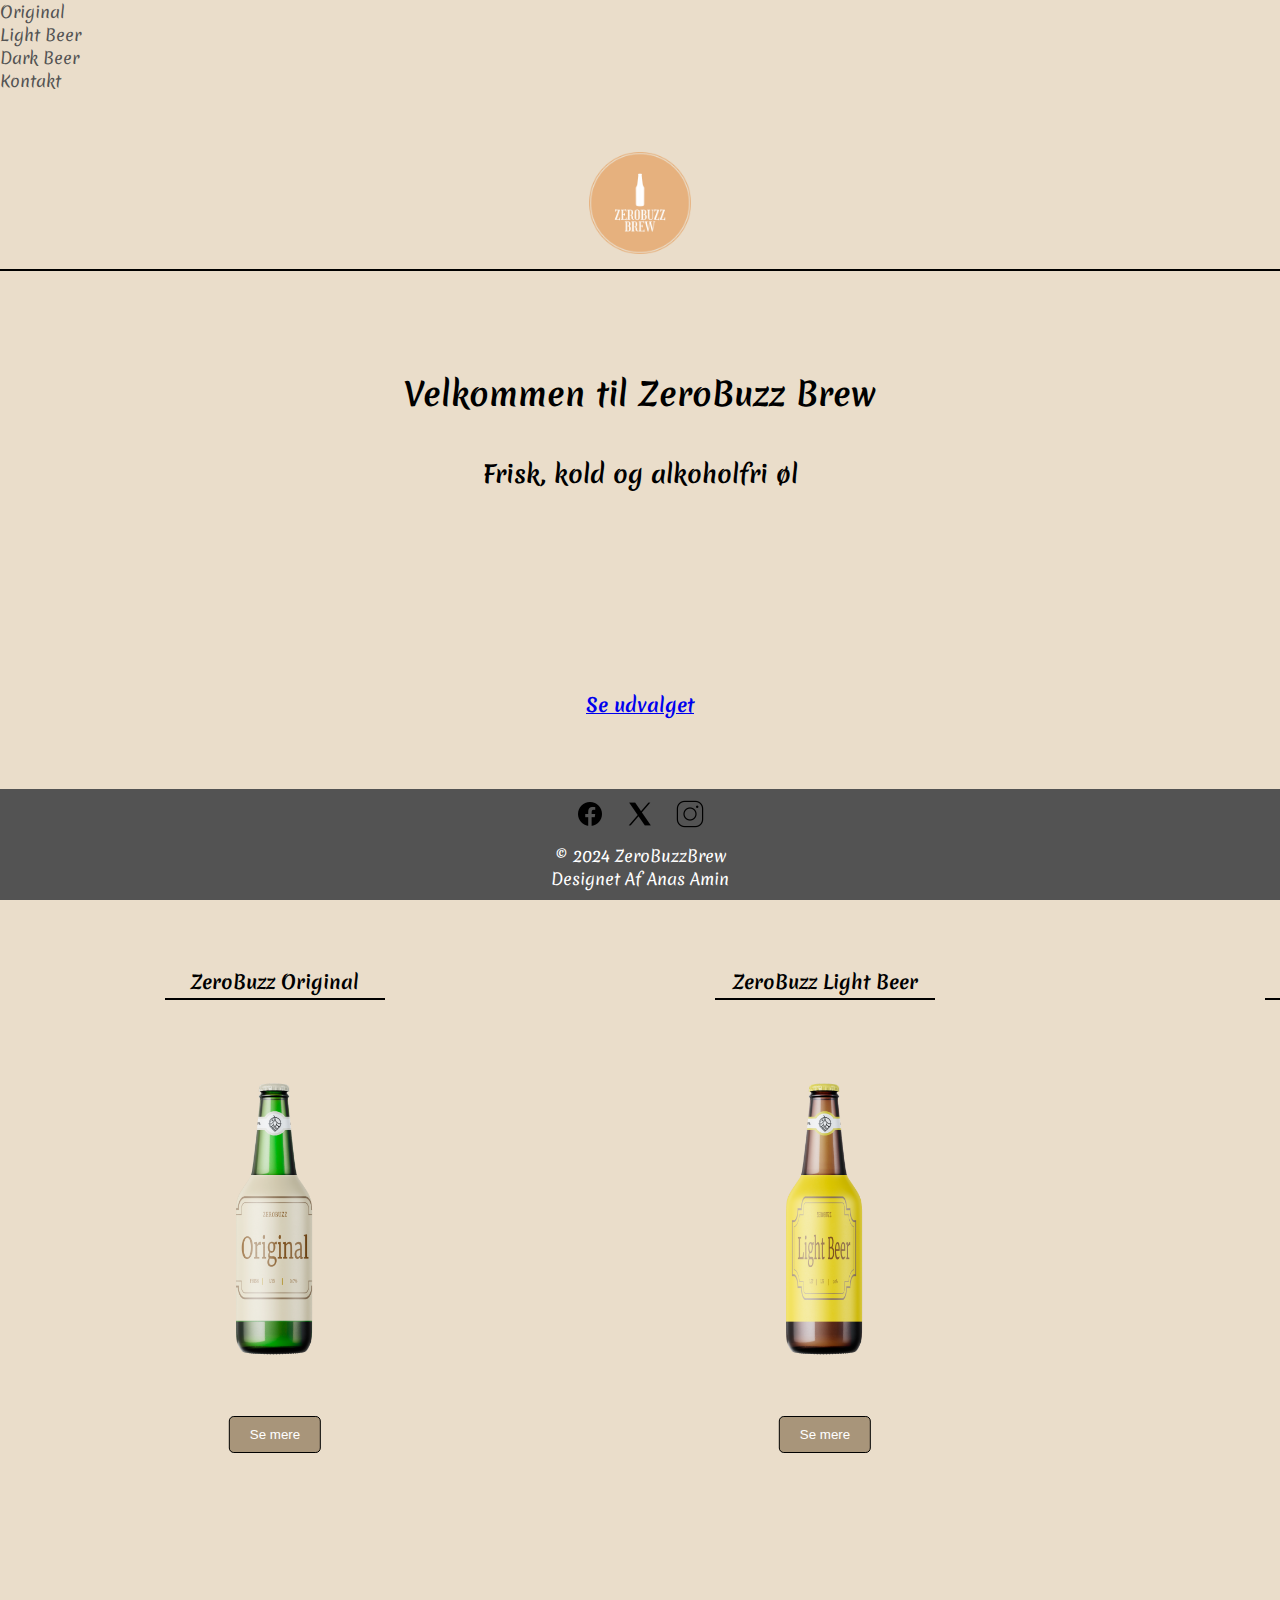
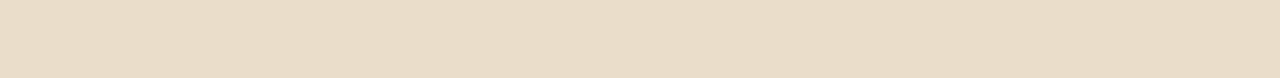
==== index.html @ a8451543 "forside" ====
<!DOCTYPE html>
<html lang="da">
<head>
    <meta charset="UTF-8">
    <meta name="viewport" content="width=device-width, initial-scale=1.0">
    <title>Projektnavn</title>
    <link rel="stylesheet" href="styles.css">
    <!-- Tilføj linket til Google Fonts -->
    <link rel="stylesheet" href="https://fonts.googleapis.com/css?family=Merienda">
    <style>
        /* Tilføj din CSS her */
    </style>
</head>

<div class="off-screen-menu"></div>
<ul>
    <li>Original</li>
    <li>Light Beer</li>
    <li>Dark Beer</li>
    <li>Kontakt</li>
</ul>
<nav>
    <div class="ham-menu">
        <span></span>
        <span></span>
        <span></span>
    </div>
</nav>
<body>
    <header>
        <img src="images/logo2.png" alt="Logo" class="logo">
    </header>
    <h1>Velkommen til ZeroBuzz Brew</h1>
    <h2>Frisk, kold og alkoholfri øl</h2>
    <h3><a href="#gallery" onclick="smoothScroll('#gallery')">Se udvalget</a></h3>
    <div class="gallery" id="gallery">
        <div class="item">
            <h3>ZeroBuzz Original</h3>
            <a href="images/Original.png" target="_blank">
                <img src="images/Original.png" alt="Image 1">
            </a>
            <button>Se mere</button>
        </div>
        <div class="item">
            <h3>ZeroBuzz Light Beer</h3>
            <a href="images/Light.png" target="_blank">
                <img src="images/Light.png" alt="Image 2">
            </a>
            <button>Se mere</button>
        </div>
        <div class="item">
            <h3>ZeroBuzz Dark Beer</h3>
            <a href="images/Dark.png" target="_blank">
                <img src="images/Dark.png" alt="Image 3">
            </a>
            <button>Se mere</button>
        </div>
    </div>
    <!-- Resten af dit indhold her -->
    <footer>
        <div class="social-media">
            <a href="#"><img src="images/facebook-logo.png" alt="Facebook"></a>
            <a href="#"><img src="images/x-logo.png" alt="Twitter"></a>
            <a href="#"><img src="images/instagram-logo.png" alt="Instagram"></a>
        </div>
        <p>&copy; 2024 ZeroBuzzBrew <br>Designet Af Anas Amin</p>
    </footer>
    

    <script src="scripts.js"></script>
</body>
</html>
---- styles.css ----
/* Generelle stilarter */
* {
    margin: 0;
    padding: 0;
    box-sizing: border-box;
}

/* off-screen-menu */
.off-screen-menu {
    background-color: black;
    height: 100vh;
    width: 100%;
    max-width: 450px;
    position: fixed;
    top: 0;
    right: -450px;
    display: flex;
    flex-direction: column;
    justify-content: center;
    align-items: center;
    text-align: center;
    font-size: 3rem;
    transition: .3s ease;
}

.off-screen-menu.active{
    right: 0;
}

body {
    font-family: 'Merienda', sans-serif;
    font-size: 16px;
    color: #535353;
    background-color: #EADDCA;
    padding-bottom: 200px; /* Tilføj mere whitespace mellem footer og body */
}

header {
    background-color: #EADDCA;
    color: #fff;
    padding: 10px 0;
    text-align: center;
    border-bottom: 2px solid black; /* Tilføj en streg under headeren */
}

.container {
    width: 90%;
    max-width: 1200px;
    margin: 0 auto;
    position: relative;
}

nav {
    display: flex;
    justify-content: center;
    align-items: center;
}

.ham-menu {
    height: 50px;
    width: 50px;
    margin-left: auto;
    position: relative;
}
.ham-menu span
nav ul {
    list-style: none;
    display: flex;
    margin: 0;
    padding: 0;
}

nav ul li {
    margin: 0 15px;
}

nav ul li a {
    text-decoration: none;
    color: inherit;
}

/* CSS-stilarter */
.logo {
    max-width: 8%; /* Sørg for, at logoet aldrig overstiger containerens bredde */
    height: auto; /* Skaleres proportionelt */
}

h1 {
    text-align: center;
    margin-top: 100px; /* Tilføj margin øverst for at skubbe overskriften ned */
    color: black;
}

h2 {
    text-align: center;
    margin-top: 40px; /* Tilføj mellemrum over underteksten */
    color: black;
}

h3 {
    text-align: center;
    margin-top: 200px; /* Tilføj mellemrum over underteksten */
    color: black;
}

footer {
    position: fixed;
    bottom: 0;
    left: 0;
    width: 100%;
    background-color: #535353; /* Juster farven efter behov */
    color: #fff; /* Juster tekstfargen efter behov */
    padding: 10px 0;
    text-align: center;
}

.product-image {
    display: block;
    margin: 20px auto; /* Juster margenen for at ændre placeringen */
    max-width: 50%; /* Begræns billedets maksimale bredde til containerens bredde */
    height: auto; /* Skaleres proportionelt */
}

.gallery {
    display: flex;
    justify-content: space-around;
    align-items: center;
    margin-top: 50px; /* Juster efter behov */
    margin-bottom: 50px; /* Tilføj margin til bunden */
}


.item {
    text-align: center;
    position: relative; /* Gør parent elementet relativt positioneret */
}

.item img {
    width: 550px; /* Juster størrelsen efter behov */
    height: auto;
    transition: transform 0.3s ease; /* Tilføj en glidende overgang til transform-egenskaben */
}

.item h3 {
    margin-bottom: 15px; /* Tilføj mellemrum mellem overskriften og stregen */
    position: relative;
}

.item h3::after {
    content: '';
    position: absolute;
    left: 50%; /* Placer stregerne midt under overskriften */
    transform: translateX(-50%);
    bottom: -5px; /* Juster stregens afstand fra overskriften */
    width: 40%; /* Juster stregens længde */
    height: 2px; /* Juster stregens tykkelse */
    background-color: black; /* Juster stregens farve */
}

.item:hover img {
    transform: scale(1.1); /* Skalér billedet lidt større på hover */
}

/* Tilpasning af knapper */
.item button {
    position: absolute; /* Gør knappen absolut positioneret inden i parent elementet */
    bottom: -25px; /* Afstand fra bunden af parent elementet */
    left: 50%; /* Centrer knappen vandret */
    transform: translateX(-50%); /* Juster knappen til centreret position */
    background-color: #A8957A; /*baggrundsfarve */
    color: white; /* Hvid tekstfarve */
    padding: 10px 20px; /* Lidt polstring for bedre udseende */
    border: 1px solid black; /* Tilføj en sort kantlinje */
    cursor: pointer; /* Cursor ændres til en hånd, når den flyttes over knappen */
    border-radius: 5px; /* Afrundede hjørner */
    transition: background-color 0.5s; /* Overgangseffekt for baggrundsfarveændring */
}

/* Ændrer baggrundsfarven, når der holdes over knappen */
.item button:hover {
    background-color: #535353; /* Lidt mørkere grøn */
}

.social-media {
    display: flex;
    justify-content: center;
    margin-bottom: 10px; /* Juster efter behov */
}

.social-media a {
    display: inline-block;
    margin: 0 10px; /* Juster mellemrummet mellem ikonerne */
}

.social-media img {
    width: 30px; /* Juster størrelsen efter behov */
    height: auto;
}

/* Tilføj lidt afstand mellem social media handles */
.social-media a + a {
    margin-left: 10px;
}
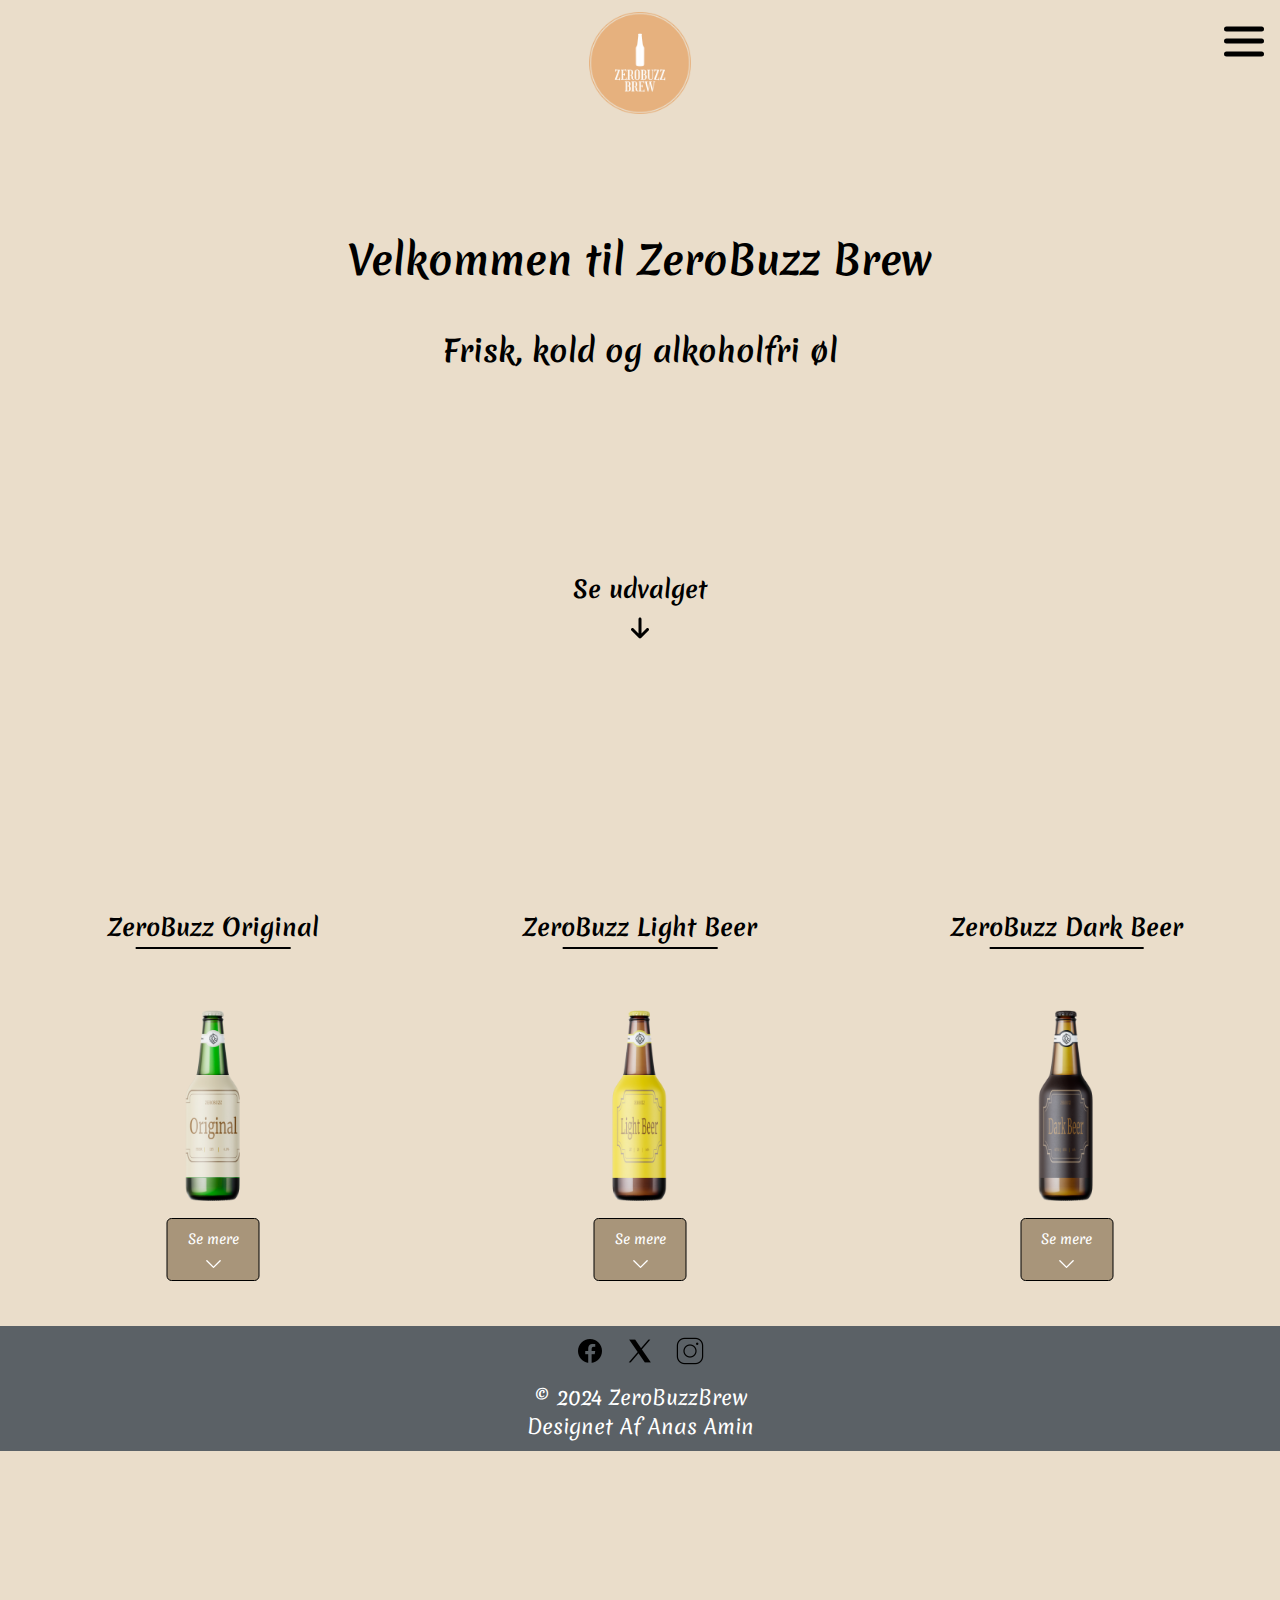
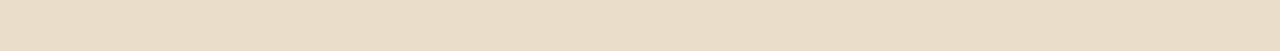
==== commit e98f715c: "d" ====
--- a/index.html
+++ b/index.html
@@ -3,57 +3,145 @@
 <head>
     <meta charset="UTF-8">
     <meta name="viewport" content="width=device-width, initial-scale=1.0">
-    <title>Projektnavn</title>
+    <title>ZeroBuzz Brew</title>
     <link rel="stylesheet" href="styles.css">
     <!-- Tilføj linket til Google Fonts -->
     <link rel="stylesheet" href="https://fonts.googleapis.com/css?family=Merienda">
     <style>
         /* Tilføj din CSS her */
+        * {
+            margin: 0;
+            padding: 0;
+            box-sizing: border-box;
+            font-family: 'Merienda', sans-serif;
+        }
+
+        body {
+            background-color: #EADDCA;
+            font-family: sans-serif;
+            color: #535353;
+            padding-bottom: 200px;
+        }
+
+        .item {
+            text-align: center;
+            position: relative; /* Gør parent elementet relativt positioneret */
+            margin: 20px; /* Lidt margen omkring hver vare */
+        }
+
+        .item img {
+            width: 100%; /* Tilpas billedets størrelse */
+            height: auto;
+        }
+
+        .item button {
+            display: flex;
+            flex-direction: column;
+            align-items: center;
+            justify-content: center;
+            background-color: #A8957A;
+            color: white;
+            padding: 10px 20px;
+            border: 1px solid black;
+            cursor: pointer;
+            border-radius: 5px;
+            margin-top: 10px;
+            transition: background-color 0.5s;
+        }
+
+        .item button:hover {
+            background-color: #535353;
+        }
+
+        .icon {
+            margin-top: 5px; /* Lidt mellemrum mellem teksten og ikonet */
+            width: 16px;
+            height: 16px;
+            fill: white;
+        }
+
+        .se-udvalget-icon {
+            display: block;
+            margin: 0 auto;
+            width: 24px;
+            height: 24px;
+            fill: #000000;
+            cursor: pointer;
+        }
+
+        .se-udvalget-link {
+            display: block;
+            text-align: center;
+            margin-top: 10px;
+        }
     </style>
 </head>
+<body>
+  <div class="off-screen-menu">
+    <ul>
+      <li><a href="#">Hjem</a></li>
+      <li><a href="#">Original</a></li>
+      <li><a href="#">Light Beer</a></li>
+      <li><a href="#">Dark Beer</a></li>
+      <li><a href="#">Kontakt</a></li>
+    </ul>
+  </div>
 
-<div class="off-screen-menu"></div>
-<ul>
-    <li>Original</li>
-    <li>Light Beer</li>
-    <li>Dark Beer</li>
-    <li>Kontakt</li>
-</ul>
-<nav>
+  <nav>
     <div class="ham-menu">
-        <span></span>
-        <span></span>
-        <span></span>
+      <span></span>
+      <span></span>
+      <span></span>
     </div>
-</nav>
+  </nav>
 <body>
     <header>
-        <img src="images/logo2.png" alt="Logo" class="logo">
+        <a href="#" class="logo-link">
+            <img src="images/logo2.png" alt="Logo" class="logo">
+        </a>
     </header>
+    
     <h1>Velkommen til ZeroBuzz Brew</h1>
     <h2>Frisk, kold og alkoholfri øl</h2>
     <h3><a href="#gallery" onclick="smoothScroll('#gallery')">Se udvalget</a></h3>
+    <a href="#gallery" class="se-udvalget-link" onclick="smoothScroll('#gallery')">
+        <svg class="se-udvalget-icon" xmlns="http://www.w3.org/2000/svg" viewBox="0 0 384 512">
+            <path d="M169.4 470.6c12.5 12.5 32.8 12.5 45.3 0l160-160c12.5-12.5 12.5-32.8 0-45.3s-32.8-12.5-45.3 0L224 370.8 224 64c0-17.7-14.3-32-32-32s-32 14.3-32 32l0 306.7L54.6 265.4c-12.5-12.5-32.8-12.5-45.3 0s-12.5 32.8 0 45.3l160 160z"/>
+        </svg>
+    </a>
     <div class="gallery" id="gallery">
         <div class="item">
             <h3>ZeroBuzz Original</h3>
             <a href="images/Original.png" target="_blank">
                 <img src="images/Original.png" alt="Image 1">
             </a>
-            <button>Se mere</button>
+            <button>Se mere
+                <svg class="icon" xmlns="http://www.w3.org/2000/svg" viewBox="0 0 24 24">
+                    <path d="M12 21c-0.256 0-0.512-0.098-0.707-0.293l-10-10c-0.39-0.39-0.39-1.024 0-1.414s1.024-0.39 1.414 0L12 18.586l9.293-9.293c0.39-0.39 1.024-0.39 1.414 0s0.39 1.024 0 1.414l-10 10c-0.195 0.195-0.451 0.293-0.707 0.293z"/>
+                </svg>
+            </button>
         </div>
         <div class="item">
             <h3>ZeroBuzz Light Beer</h3>
             <a href="images/Light.png" target="_blank">
                 <img src="images/Light.png" alt="Image 2">
             </a>
-            <button>Se mere</button>
+            <button>Se mere
+                <svg class="icon" xmlns="http://www.w3.org/2000/svg" viewBox="0 0 24 24">
+                    <path d="M12 21c-0.256 0-0.512-0.098-0.707-0.293l-10-10c-0.39-0.39-0.39-1.024 0-1.414s1.024-0.39 1.414 0L12 18.586l9.293-9.293c0.39-0.39 1.024-0.39 1.414 0s0.39 1.024 0 1.414l-10 10c-0.195 0.195-0.451 0.293-0.707 0.293z"/>
+                </svg>
+            </button>
         </div>
         <div class="item">
             <h3>ZeroBuzz Dark Beer</h3>
             <a href="images/Dark.png" target="_blank">
                 <img src="images/Dark.png" alt="Image 3">
             </a>
-            <button>Se mere</button>
+            <button>Se mere
+                <svg class="icon" xmlns="http://www.w3.org/2000/svg" viewBox="0 0 24 24">
+                    <path d="M12 21c-0.256 0-0.512-0.098-0.707-0.293l-10-10c-0.39-0.39-0.39-1.024 0-1.414s1.024-0.39 1.414 0L12 18.586l9.293-9.293c0.39-0.39 1.024-0.39 1.414 0s0.39 1.024 0 1.414l-10 10c-0.195 0.195-0.451 0.293-0.707 0.293z"/>
+                </svg>
+            </button>
         </div>
     </div>
     <!-- Resten af dit indhold her -->
@@ -67,6 +155,6 @@
     </footer>
     
 
-    <script src="scripts.js"></script>
+    <script src="./script.js"></script>
 </body>
 </html>
--- a/styles.css
+++ b/styles.css
@@ -3,6 +3,7 @@
     margin: 0;
     padding: 0;
     box-sizing: border-box;
+    font-family: 'Merienda', sans-serif;
 }
 
 /* off-screen-menu */
@@ -32,7 +33,7 @@
     font-size: 16px;
     color: #535353;
     background-color: #EADDCA;
-    padding-bottom: 200px; /* Tilføj mere whitespace mellem footer og body */
+    padding-bottom: 0px; /* Tilføj mere whitespace mellem footer og body */
 }
 
 header {
@@ -40,7 +41,9 @@
     color: #fff;
     padding: 10px 0;
     text-align: center;
-    border-bottom: 2px solid black; /* Tilføj en streg under headeren */
+    border-bottom: 0px solid black; /* Tilføj en streg under headeren */
+    box-shadow: 0px 0px 0px rgba(0, 0, 0, 0.1); /* Tilføj skygge */
+
 }
 
 .container {
@@ -50,19 +53,117 @@
     position: relative;
 }
 
+/* nav */
 nav {
-    display: flex;
+    padding: 1rem;
+    display: flex;
+    background-color: #EADDCA;
+}
+
+
+/* base styles */
+* {
+    margin: 0;
+    padding: 0;
+    box-sizing: border-box;
+    list-style: none;
+    text-decoration: none;
+}
+
+a {
+    color: rgb(0, 0, 0);
+    font-family: 'Merienda', sans-serif;
+}
+a:visited {
+    color: rgb(0, 0, 0);
+    font-family: 'Merienda', sans-serif;
+}
+a:hover {
+    color: #6F86FF;
+    font-family: 'Merienda', sans-serif;
+}
+
+body {
+    background-color: #EADDCA;
+    font-family: sans-serif;
+}
+
+
+
+/* off-screen-menu */
+.off-screen-menu {
+    background-color: #A8957A;
+    height: 100vh;
+    width: 100%;
+    max-width: 450px;
+    position: fixed;
+    top: 0;
+    right: -450px;
+    display: flex;
+    flex-direction: column;
+    align-items: center;    
     justify-content: center;
-    align-items: center;
-}
-
+    text-align: center;
+    font-size: 3rem;
+    transition: .3s ease;
+    z-index: 2;
+}
+.off-screen-menu.active {
+    right: 0;
+}
+
+
+
+/* nav */
+nav {
+    padding: 1rem;
+    display: flex;
+    background-color: #EADDCA
+}
+
+
+
+/* hamburger menu */
 .ham-menu {
     height: 50px;
-    width: 50px;
+    width: 40px;
     margin-left: auto;
     position: relative;
 }
-.ham-menu span
+.ham-menu span {
+    height: 5px;
+    width: 100%;
+    background-color: #000000;
+    border-radius: 25px;
+    position: absolute;
+    left: 50%;
+    top: 50%;
+    transform: translate(-50%, -50%);
+    transition: .3s ease;
+}
+.ham-menu span:nth-child(1) {
+    top: 25%;
+}
+.ham-menu span:nth-child(3) {
+    top: 75%;
+}
+.ham-menu.active span {
+    background-color: rgb(255, 255, 255);
+    z-index: 3;
+}
+.ham-menu.active span:nth-child(1) {
+    top: 50%;
+    transform: translate(-50%, -50%) rotate(45deg);
+}
+.ham-menu.active span:nth-child(2) {
+    opacity: 0;
+}
+.ham-menu.active span:nth-child(3) {
+    top: 50%;
+    transform: translate(-50%, -50%) rotate(-45deg);
+}
+
+
 nav ul {
     list-style: none;
     display: flex;
@@ -83,7 +184,17 @@
 .logo {
     max-width: 8%; /* Sørg for, at logoet aldrig overstiger containerens bredde */
     height: auto; /* Skaleres proportionelt */
-}
+    margin-top: -5rem; /* Flyt logoet lidt længere op */
+}
+
+/* Tilføj denne del i din eksisterende CSS-fil */
+
+.logo-link {
+    display: inline-block;
+    transition: transform 0.3s ease, box-shadow 0.3s ease;
+}
+
+
 
 h1 {
     text-align: center;
@@ -104,11 +215,10 @@
 }
 
 footer {
-    position: fixed;
     bottom: 0;
     left: 0;
     width: 100%;
-    background-color: #535353; /* Juster farven efter behov */
+    background-color: #5B6166; /* Juster farven efter behov */
     color: #fff; /* Juster tekstfargen efter behov */
     padding: 10px 0;
     text-align: center;
@@ -178,7 +288,7 @@
 
 /* Ændrer baggrundsfarven, når der holdes over knappen */
 .item button:hover {
-    background-color: #535353; /* Lidt mørkere grøn */
+    background-color: #6F86FF; /* Lidt mørkere grøn */
 }
 
 .social-media {
@@ -201,3 +311,31 @@
 .social-media a + a {
     margin-left: 10px;
 }
+
+
+/* Medieforespørgsler for forskellige enheder */
+@media only screen and (min-width: 768px) {
+    /* Tilpasninger for tablets og desktops */
+    body {
+        font-size: 18px;
+    }
+}
+
+@media only screen and (min-width: 1024px) {
+    /* Tilpasninger for større desktopskærme */
+    body {
+        font-size: 20px;
+    }
+}
+
+/* Tilpasninger for mindre skærme, f.eks. smartphones */
+@media only screen and (max-width: 600px) {
+    .item {
+        margin: 10px;
+    }
+    
+    .item button {
+        padding: 8px 16px;
+        font-size: 14px;
+    }
+}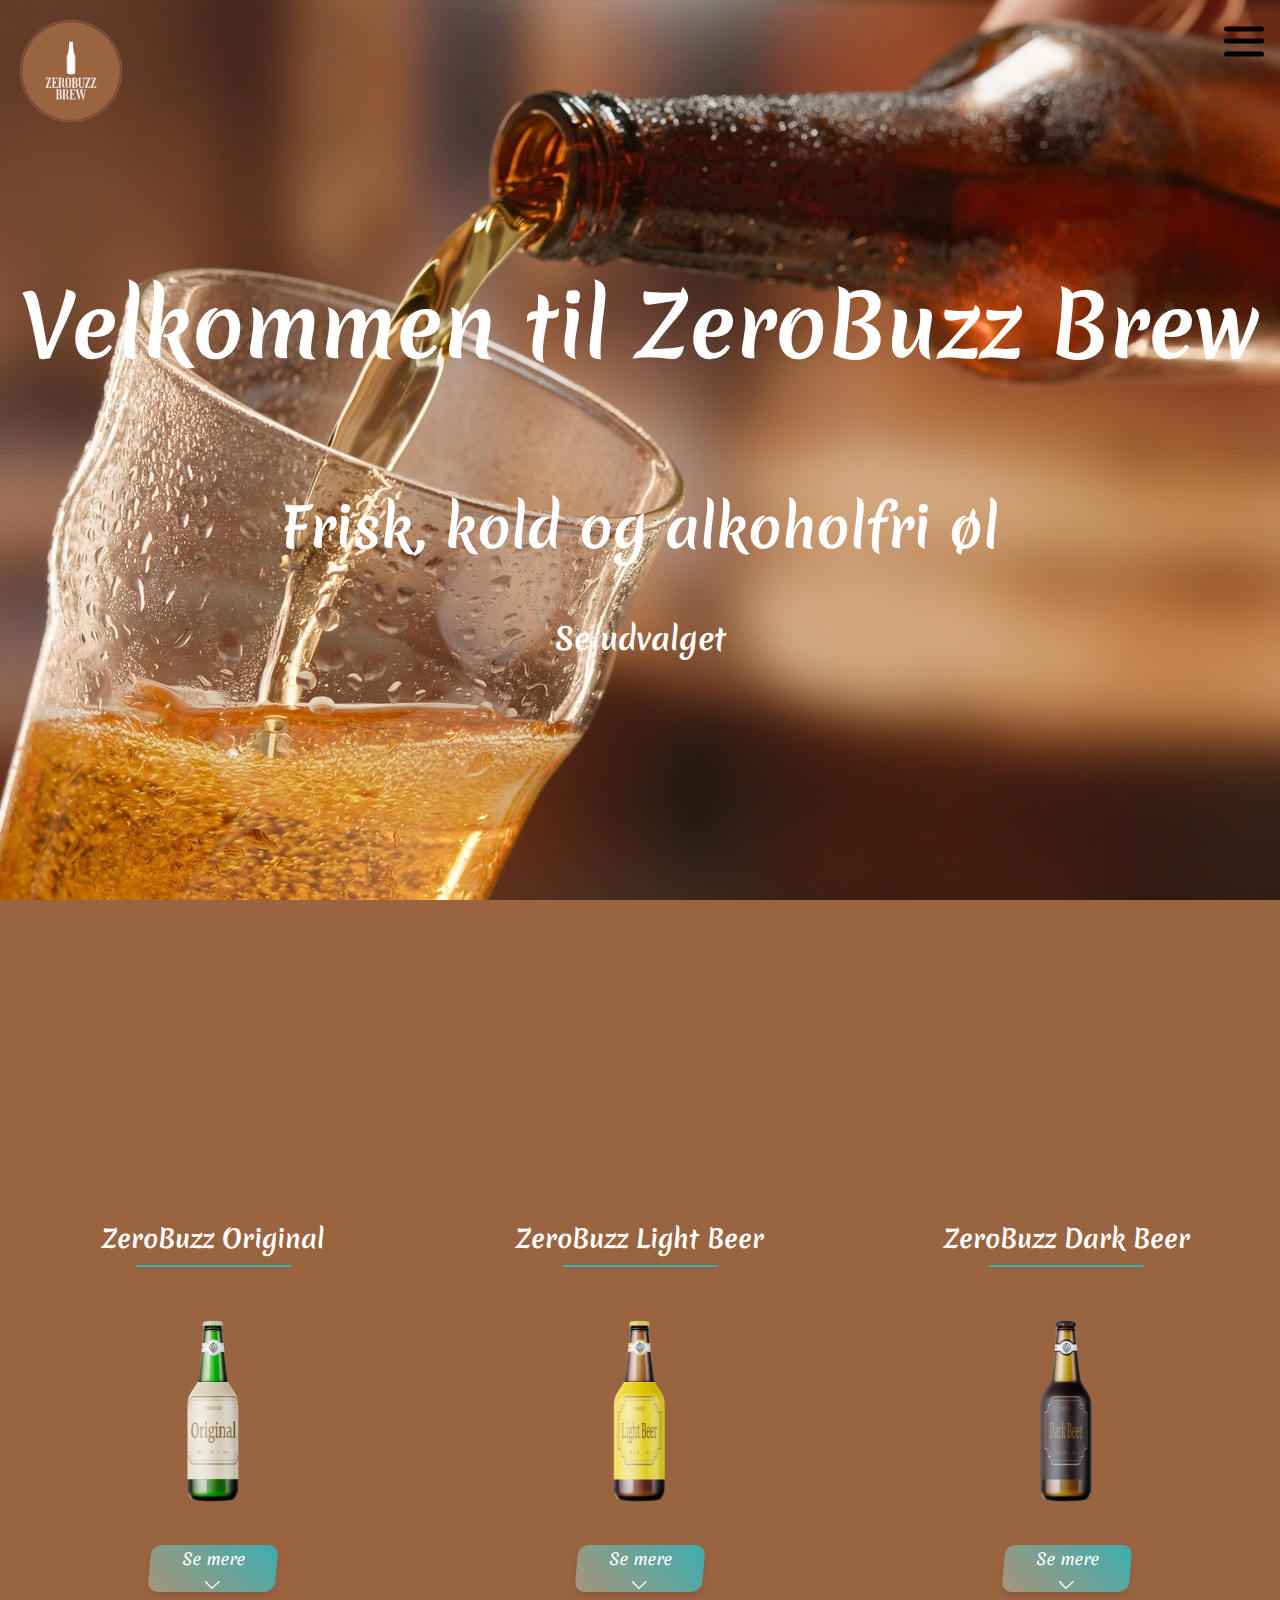
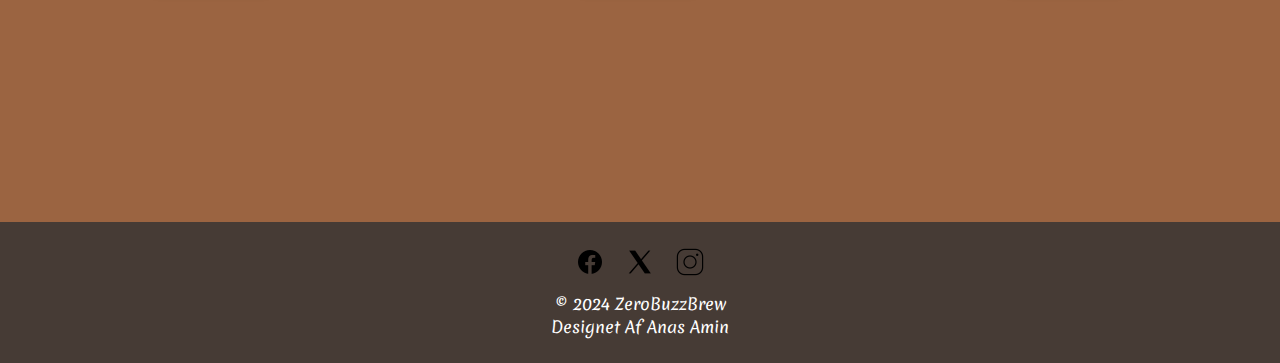
==== commit a4685a38: "forside" ====
--- a/index.html
+++ b/index.html
@@ -7,74 +7,7 @@
     <link rel="stylesheet" href="styles.css">
     <!-- Tilføj linket til Google Fonts -->
     <link rel="stylesheet" href="https://fonts.googleapis.com/css?family=Merienda">
-    <style>
-        /* Tilføj din CSS her */
-        * {
-            margin: 0;
-            padding: 0;
-            box-sizing: border-box;
-            font-family: 'Merienda', sans-serif;
-        }
-
-        body {
-            background-color: #EADDCA;
-            font-family: sans-serif;
-            color: #535353;
-            padding-bottom: 200px;
-        }
-
-        .item {
-            text-align: center;
-            position: relative; /* Gør parent elementet relativt positioneret */
-            margin: 20px; /* Lidt margen omkring hver vare */
-        }
-
-        .item img {
-            width: 100%; /* Tilpas billedets størrelse */
-            height: auto;
-        }
-
-        .item button {
-            display: flex;
-            flex-direction: column;
-            align-items: center;
-            justify-content: center;
-            background-color: #A8957A;
-            color: white;
-            padding: 10px 20px;
-            border: 1px solid black;
-            cursor: pointer;
-            border-radius: 5px;
-            margin-top: 10px;
-            transition: background-color 0.5s;
-        }
-
-        .item button:hover {
-            background-color: #535353;
-        }
-
-        .icon {
-            margin-top: 5px; /* Lidt mellemrum mellem teksten og ikonet */
-            width: 16px;
-            height: 16px;
-            fill: white;
-        }
-
-        .se-udvalget-icon {
-            display: block;
-            margin: 0 auto;
-            width: 24px;
-            height: 24px;
-            fill: #000000;
-            cursor: pointer;
-        }
-
-        .se-udvalget-link {
-            display: block;
-            text-align: center;
-            margin-top: 10px;
-        }
-    </style>
+    
 </head>
 <body>
   <div class="off-screen-menu">
@@ -95,19 +28,25 @@
     </div>
   </nav>
 <body>
-    <header>
+   
+    
+<!-- Hero Section -->
+<div class="hero">
+    <div class="hero-content">
         <a href="#" class="logo-link">
-            <img src="images/logo2.png" alt="Logo" class="logo">
+            <img src="images/logo5.png" alt="Logo" class="logo">
         </a>
-    </header>
+        <h1>Velkommen til ZeroBuzz Brew</h1>
+        <h2>Frisk, kold og alkoholfri øl</h2>
+        <h3><a href="#gallery">Se udvalget</a></a></h3>
+
     
-    <h1>Velkommen til ZeroBuzz Brew</h1>
-    <h2>Frisk, kold og alkoholfri øl</h2>
-    <h3><a href="#gallery" onclick="smoothScroll('#gallery')">Se udvalget</a></h3>
-    <a href="#gallery" class="se-udvalget-link" onclick="smoothScroll('#gallery')">
-        <svg class="se-udvalget-icon" xmlns="http://www.w3.org/2000/svg" viewBox="0 0 384 512">
-            <path d="M169.4 470.6c12.5 12.5 32.8 12.5 45.3 0l160-160c12.5-12.5 12.5-32.8 0-45.3s-32.8-12.5-45.3 0L224 370.8 224 64c0-17.7-14.3-32-32-32s-32 14.3-32 32l0 306.7L54.6 265.4c-12.5-12.5-32.8-12.5-45.3 0s-12.5 32.8 0 45.3l160 160z"/>
-        </svg>
+        </a>
+    </div>
+</div>
+
+
+
     </a>
     <div class="gallery" id="gallery">
         <div class="item">
@@ -145,6 +84,8 @@
         </div>
     </div>
     <!-- Resten af dit indhold her -->
+</body>
+
     <footer>
         <div class="social-media">
             <a href="#"><img src="images/facebook-logo.png" alt="Facebook"></a>
@@ -156,5 +97,5 @@
     
 
     <script src="./script.js"></script>
-</body>
+
 </html>
--- a/styles.css
+++ b/styles.css
@@ -28,16 +28,9 @@
     right: 0;
 }
 
-body {
-    font-family: 'Merienda', sans-serif;
-    font-size: 16px;
-    color: #535353;
-    background-color: #EADDCA;
-    padding-bottom: 0px; /* Tilføj mere whitespace mellem footer og body */
-}
 
 header {
-    background-color: #EADDCA;
+    background-color: #9B6441;
     color: #fff;
     padding: 10px 0;
     text-align: center;
@@ -55,9 +48,8 @@
 
 /* nav */
 nav {
-    padding: 1rem;
-    display: flex;
-    background-color: #EADDCA;
+    display: flex;
+    background-color: #9B6441;
 }
 
 
@@ -79,12 +71,12 @@
     font-family: 'Merienda', sans-serif;
 }
 a:hover {
-    color: #6F86FF;
+    color: #3CADB0;
     font-family: 'Merienda', sans-serif;
 }
 
 body {
-    background-color: #EADDCA;
+    background-color: #9B6441;
     font-family: sans-serif;
 }
 
@@ -92,7 +84,7 @@
 
 /* off-screen-menu */
 .off-screen-menu {
-    background-color: #A8957A;
+    background-color: #9B6441;
     height: 100vh;
     width: 100%;
     max-width: 450px;
@@ -112,15 +104,72 @@
     right: 0;
 }
 
-
-
-/* nav */
-nav {
-    padding: 1rem;
-    display: flex;
-    background-color: #EADDCA
-}
-
+        /* Tilføj din CSS her */
+        * {
+            margin: 0;
+            padding: 0;
+            box-sizing: border-box;
+            font-family: 'Merienda', sans-serif;
+        }
+
+        body {
+            background-color: #9B6441;
+            font-family: sans-serif;
+            color: #535353;
+    
+        }
+
+        .item {
+            text-align: center;
+            position: relative; /* Gør parent elementet relativt positioneret */
+            margin: 20px; /* Lidt margen omkring hver vare */
+        }
+
+        .item img {
+            width: 100%; /* Tilpas billedets størrelse */
+            height: auto;
+        }
+
+        .item button {
+            display: flex;
+            flex-direction: column;
+            align-items: center;
+            justify-content: center;
+            background-color: #A8957A;
+            color: white;
+            padding: 10px 20px;
+            border: 1px solid black;
+            cursor: pointer;
+            border-radius: 5px;
+            margin-top: 10px;
+            transition: background-color 0.5s;
+        }
+
+        .item button:hover {
+            background-color: #535353;
+        }
+
+        .icon {
+            margin-top: 5px; /* Lidt mellemrum mellem teksten og ikonet */
+            width: 16px;
+            height: 16px;
+            fill: white;
+        }
+
+        .se-udvalget-icon {
+            display: block;
+            margin: 0 auto;
+            width: 24px;
+            height: 24px;
+            fill: #000000;
+            cursor: pointer;
+        }
+
+        .se-udvalget-link {
+            display: block;
+            text-align: center;
+            margin-top: 10px;
+        }
 
 
 /* hamburger menu */
@@ -128,7 +177,10 @@
     height: 50px;
     width: 40px;
     margin-left: auto;
-    position: relative;
+    position: fixed; /* Ændret fra relative til fixed */
+    top: 1rem; /* Juster denne værdi for at placere menuen korrekt fra toppen */
+    right: 1rem; /* Juster denne værdi for at placere menuen korrekt fra højre */
+    z-index: 1000; /* Sørg for, at den er oven på andre elementer */
 }
 .ham-menu span {
     height: 5px;
@@ -148,7 +200,7 @@
     top: 75%;
 }
 .ham-menu.active span {
-    background-color: rgb(255, 255, 255);
+    background-color: rgb(0, 0, 0);
     z-index: 3;
 }
 .ham-menu.active span:nth-child(1) {
@@ -164,6 +216,7 @@
 }
 
 
+
 nav ul {
     list-style: none;
     display: flex;
@@ -183,8 +236,12 @@
 /* CSS-stilarter */
 .logo {
     max-width: 8%; /* Sørg for, at logoet aldrig overstiger containerens bredde */
-    height: auto; /* Skaleres proportionelt */
-    margin-top: -5rem; /* Flyt logoet lidt længere op */
+    position: fixed;
+    top: 0;
+    left: 0;
+    margin: 20px;
+    z-index: 1000;
+  
 }
 
 /* Tilføj denne del i din eksisterende CSS-fil */
@@ -198,31 +255,49 @@
 
 h1 {
     text-align: center;
-    margin-top: 100px; /* Tilføj margin øverst for at skubbe overskriften ned */
-    color: black;
+    margin-bottom: 100px; /* Tilføj margin øverst for at skubbe overskriften ned */
+    color: rgb(255, 255, 255);
+    font-size: 85px;
 }
 
 h2 {
     text-align: center;
     margin-top: 40px; /* Tilføj mellemrum over underteksten */
-    color: black;
-}
+    color: rgb(255, 255, 255);
+    font-size: 55px;
+}
+
+.hero-content h3 a {
+    font-size: 30px;
+    color: rgb(255, 255, 255);
+
+}
+
+.hero-content h3 a:hover {
+    color: #3CADB0;
+    font-family: 'Merienda', sans-serif;
+}
+
+
 
 h3 {
     text-align: center;
-    margin-top: 200px; /* Tilføj mellemrum over underteksten */
-    color: black;
+    margin-top: 50px; /* Tilføj mellemrum over underteksten */
+    color: rgb(255, 255, 255);
+    font-size: 25px;
+
 }
 
 footer {
-    bottom: 0;
-    left: 0;
     width: 100%;
-    background-color: #5B6166; /* Juster farven efter behov */
-    color: #fff; /* Juster tekstfargen efter behov */
-    padding: 10px 0;
-    text-align: center;
-}
+    background-color: #463B35;
+    color: #fff;
+    padding: 25px 0;
+    text-align: center;
+
+}
+
+
 
 .product-image {
     display: block;
@@ -232,12 +307,33 @@
 }
 
 .gallery {
-    display: flex;
     justify-content: space-around;
     align-items: center;
-    margin-top: 50px; /* Juster efter behov */
-    margin-bottom: 50px; /* Tilføj margin til bunden */
-}
+    margin-top: 250px; /* Juster efter behov */
+    margin-bottom: 250px; /* Tilføj margin til bunden */
+    display: flex;
+   
+}
+
+/* Hero Section Styling */
+.hero {
+    width: 100%;
+    height: 100vh; /* Juster højden som ønsket */
+    background: url('images/hero.jpg') no-repeat center center/cover;
+    position: relative;
+    display: flex;
+    justify-content: center;
+    align-items: center;
+}
+
+.hero-content {
+    text-align: center;
+    color: rgb(255, 255, 255);
+}
+
+
+
+
 
 
 .item {
@@ -246,7 +342,7 @@
 }
 
 .item img {
-    width: 550px; /* Juster størrelsen efter behov */
+    width: 95%; /* Juster størrelsen efter behov */
     height: auto;
     transition: transform 0.3s ease; /* Tilføj en glidende overgang til transform-egenskaben */
 }
@@ -261,10 +357,10 @@
     position: absolute;
     left: 50%; /* Placer stregerne midt under overskriften */
     transform: translateX(-50%);
-    bottom: -5px; /* Juster stregens afstand fra overskriften */
+    bottom: -10px; /* Juster stregens afstand fra overskriften */
     width: 40%; /* Juster stregens længde */
     height: 2px; /* Juster stregens tykkelse */
-    background-color: black; /* Juster stregens farve */
+    background-color: #3CADB0; /* Juster stregens farve */
 }
 
 .item:hover img {
@@ -274,22 +370,37 @@
 /* Tilpasning af knapper */
 .item button {
     position: absolute; /* Gør knappen absolut positioneret inden i parent elementet */
-    bottom: -25px; /* Afstand fra bunden af parent elementet */
+    bottom: -2.5rem; /* Afstand fra bunden af parent elementet */
     left: 50%; /* Centrer knappen vandret */
     transform: translateX(-50%); /* Juster knappen til centreret position */
-    background-color: #A8957A; /*baggrundsfarve */
+    background: linear-gradient(45deg, #A8957A, #3CADB0); /* Gradient baggrundsfarve */
     color: white; /* Hvid tekstfarve */
-    padding: 10px 20px; /* Lidt polstring for bedre udseende */
-    border: 1px solid black; /* Tilføj en sort kantlinje */
+    padding: 0.1rem 2rem; /* Øget padding for at gøre knappen mere aflang */
+    border: none; /* Fjern kantlinjen */
     cursor: pointer; /* Cursor ændres til en hånd, når den flyttes over knappen */
-    border-radius: 5px; /* Afrundede hjørner */
-    transition: background-color 0.5s; /* Overgangseffekt for baggrundsfarveændring */
+    border-radius: 0.625rem; /* Afrundede hjørner */
+    box-shadow: 0 0.25rem 0.375rem rgba(0, 0, 0, 0.1); /* Tilføj skygge */
+    transition: all 0.3s ease; /* Overgangseffekt for alle ændringer */
+    font-size: 1rem; /* Fontstørrelse i rem */
+    transform-origin: center;
+    transform: translateX(-50%) skew(-5deg); /* Mindre skæv form for aflange knapper */
 }
 
 /* Ændrer baggrundsfarven, når der holdes over knappen */
 .item button:hover {
-    background-color: #6F86FF; /* Lidt mørkere grøn */
-}
+    background: linear-gradient(45deg, #3CADB0, #A8957A); /* Ændre gradient farver */
+    box-shadow: 0 0.375rem 0.5rem rgba(0, 0, 0, 0.2); /* Lidt kraftigere skygge */
+    transform: translateX(-50%) translateY(-0.125rem) skew(-5deg); /* Løft knappen lidt op */
+}
+
+/* Ændrer baggrundsfarven, når knappen er aktiv */
+.item button:active {
+    background: linear-gradient(45deg, #5B6166, #A8957A); /* Ændre gradient farver */
+    box-shadow: 0 0.1875rem 0.25rem rgba(0, 0, 0, 0.2); /* Lidt mindre skygge */
+    transform: translateX(-50%) translateY(0) skew(-5deg); /* Ingen løft */
+}
+
+
 
 .social-media {
     display: flex;
@@ -313,29 +424,54 @@
 }
 
 
+
+
 /* Medieforespørgsler for forskellige enheder */
-@media only screen and (min-width: 768px) {
+@media only screen and (max-width: 768px) {
     /* Tilpasninger for tablets og desktops */
-    body {
-        font-size: 18px;
-    }
-}
-
-@media only screen and (min-width: 1024px) {
-    /* Tilpasninger for større desktopskærme */
-    body {
+    .gallery {
+        display: grid;
+        
+
+    }
+    .logo {
+        max-width: 80%; /* Sørg for, at logoet aldrig overstiger containerens bredde */
+        height: auto;
+        margin-right: 10px;
+        position: relative;
+        z-index: -5;
+    
+    }
+    .hero {
+        width: 100%;
+        height: 100vh; /* Juster højden som ønsket */
+        background: url('') no-repeat center center/cover;
+        position: relative;
+        display: flex;
+        justify-content: center;
+        align-items: center;
+    }
+    h1 {
+    
+        font-size: 30px;
+        display: none;
+        
+    }
+    h2 {
+
+        font-size: 25px;
+
+    }
+    .hero-content h3 a {
         font-size: 20px;
-    }
-}
-
-/* Tilpasninger for mindre skærme, f.eks. smartphones */
-@media only screen and (max-width: 600px) {
-    .item {
-        margin: 10px;
-    }
-    
-    .item button {
-        padding: 8px 16px;
-        font-size: 14px;
-    }
-}+        color: rgb(255, 255, 255);
+    
+    }
+    
+
+
+    
+}
+
+
+
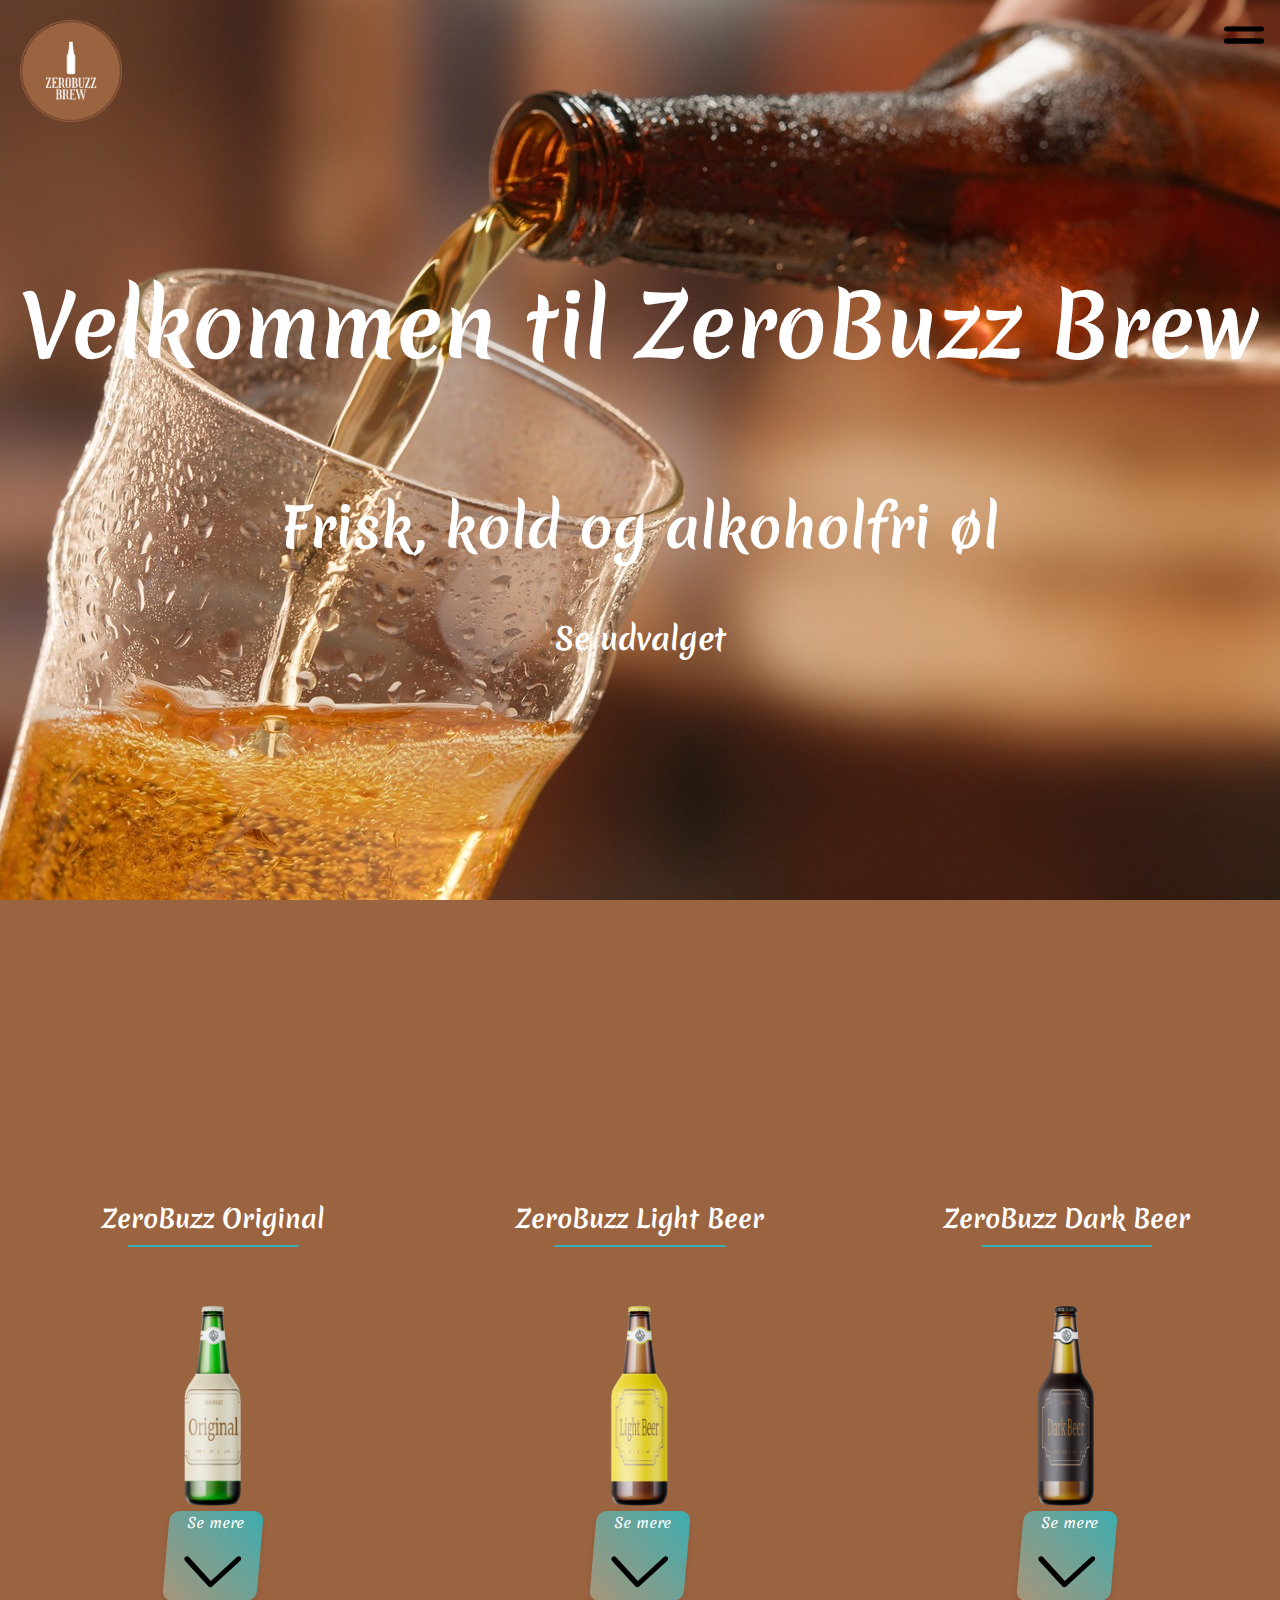
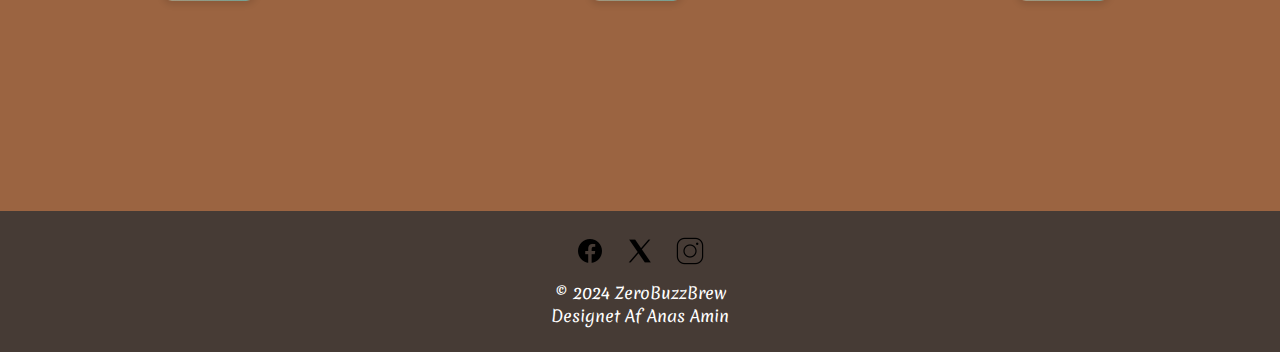
==== commit 5b4f956b: "s" ====
--- a/index.html
+++ b/index.html
@@ -51,7 +51,7 @@
     <div class="gallery" id="gallery">
         <div class="item">
             <h3>ZeroBuzz Original</h3>
-            <a href="images/Original.png" target="_blank">
+            <a href="original.html" target="_blank">
                 <img src="images/Original.png" alt="Image 1">
             </a>
             <button>Se mere
--- a/styles.css
+++ b/styles.css
@@ -8,7 +8,7 @@
 
 /* off-screen-menu */
 .off-screen-menu {
-    background-color: black;
+    background-color: #9B6441;
     height: 100vh;
     width: 100%;
     max-width: 450px;
@@ -22,21 +22,20 @@
     text-align: center;
     font-size: 3rem;
     transition: .3s ease;
-}
-
-.off-screen-menu.active{
+    z-index: 2;
+}
+
+.off-screen-menu.active {
     right: 0;
 }
-
 
 header {
     background-color: #9B6441;
     color: #fff;
     padding: 10px 0;
     text-align: center;
-    border-bottom: 0px solid black; /* Tilføj en streg under headeren */
-    box-shadow: 0px 0px 0px rgba(0, 0, 0, 0.1); /* Tilføj skygge */
-
+    border-bottom: 0px solid black;
+    box-shadow: 0px 0px 0px rgba(0, 0, 0, 0.1);
 }
 
 .container {
@@ -51,7 +50,6 @@
     display: flex;
     background-color: #9B6441;
 }
-
 
 /* base styles */
 * {
@@ -66,10 +64,12 @@
     color: rgb(0, 0, 0);
     font-family: 'Merienda', sans-serif;
 }
+
 a:visited {
     color: rgb(0, 0, 0);
     font-family: 'Merienda', sans-serif;
 }
+
 a:hover {
     color: #3CADB0;
     font-family: 'Merienda', sans-serif;
@@ -77,111 +77,20 @@
 
 body {
     background-color: #9B6441;
-    font-family: sans-serif;
-}
-
-
-
-/* off-screen-menu */
-.off-screen-menu {
-    background-color: #9B6441;
-    height: 100vh;
-    width: 100%;
-    max-width: 450px;
-    position: fixed;
-    top: 0;
-    right: -450px;
-    display: flex;
-    flex-direction: column;
-    align-items: center;    
-    justify-content: center;
-    text-align: center;
-    font-size: 3rem;
-    transition: .3s ease;
-    z-index: 2;
-}
-.off-screen-menu.active {
-    right: 0;
-}
-
-        /* Tilføj din CSS her */
-        * {
-            margin: 0;
-            padding: 0;
-            box-sizing: border-box;
-            font-family: 'Merienda', sans-serif;
-        }
-
-        body {
-            background-color: #9B6441;
-            font-family: sans-serif;
-            color: #535353;
-    
-        }
-
-        .item {
-            text-align: center;
-            position: relative; /* Gør parent elementet relativt positioneret */
-            margin: 20px; /* Lidt margen omkring hver vare */
-        }
-
-        .item img {
-            width: 100%; /* Tilpas billedets størrelse */
-            height: auto;
-        }
-
-        .item button {
-            display: flex;
-            flex-direction: column;
-            align-items: center;
-            justify-content: center;
-            background-color: #A8957A;
-            color: white;
-            padding: 10px 20px;
-            border: 1px solid black;
-            cursor: pointer;
-            border-radius: 5px;
-            margin-top: 10px;
-            transition: background-color 0.5s;
-        }
-
-        .item button:hover {
-            background-color: #535353;
-        }
-
-        .icon {
-            margin-top: 5px; /* Lidt mellemrum mellem teksten og ikonet */
-            width: 16px;
-            height: 16px;
-            fill: white;
-        }
-
-        .se-udvalget-icon {
-            display: block;
-            margin: 0 auto;
-            width: 24px;
-            height: 24px;
-            fill: #000000;
-            cursor: pointer;
-        }
-
-        .se-udvalget-link {
-            display: block;
-            text-align: center;
-            margin-top: 10px;
-        }
-
+    font-family: 'Merienda', sans-serif;
+}
 
 /* hamburger menu */
 .ham-menu {
     height: 50px;
     width: 40px;
     margin-left: auto;
-    position: fixed; /* Ændret fra relative til fixed */
-    top: 1rem; /* Juster denne værdi for at placere menuen korrekt fra toppen */
-    right: 1rem; /* Juster denne værdi for at placere menuen korrekt fra højre */
-    z-index: 1000; /* Sørg for, at den er oven på andre elementer */
-}
+    position: fixed;
+    top: 1rem;
+    right: 1rem;
+    z-index: 1000;
+}
+
 .ham-menu span {
     height: 5px;
     width: 100%;
@@ -193,30 +102,34 @@
     transform: translate(-50%, -50%);
     transition: .3s ease;
 }
+
 .ham-menu span:nth-child(1) {
     top: 25%;
 }
-.ham-menu span:nth-child(3) {
+
+ham-menu span:nth-child(3) {
     top: 75%;
 }
+
 .ham-menu.active span {
     background-color: rgb(0, 0, 0);
     z-index: 3;
 }
+
 .ham-menu.active span:nth-child(1) {
     top: 50%;
     transform: translate(-50%, -50%) rotate(45deg);
 }
+
 .ham-menu.active span:nth-child(2) {
     opacity: 0;
 }
+
 .ham-menu.active span:nth-child(3) {
     top: 50%;
     transform: translate(-50%, -50%) rotate(-45deg);
 }
 
-
-
 nav ul {
     list-style: none;
     display: flex;
@@ -235,34 +148,29 @@
 
 /* CSS-stilarter */
 .logo {
-    max-width: 8%; /* Sørg for, at logoet aldrig overstiger containerens bredde */
+    max-width: 8%;
     position: fixed;
     top: 0;
     left: 0;
     margin: 20px;
     z-index: 1000;
-  
-}
-
-/* Tilføj denne del i din eksisterende CSS-fil */
+}
 
 .logo-link {
     display: inline-block;
     transition: transform 0.3s ease, box-shadow 0.3s ease;
 }
 
-
-
 h1 {
     text-align: center;
-    margin-bottom: 100px; /* Tilføj margin øverst for at skubbe overskriften ned */
+    margin-bottom: 100px;
     color: rgb(255, 255, 255);
     font-size: 85px;
 }
 
 h2 {
     text-align: center;
-    margin-top: 40px; /* Tilføj mellemrum over underteksten */
+    margin-top: 40px;
     color: rgb(255, 255, 255);
     font-size: 55px;
 }
@@ -270,7 +178,6 @@
 .hero-content h3 a {
     font-size: 30px;
     color: rgb(255, 255, 255);
-
 }
 
 .hero-content h3 a:hover {
@@ -278,14 +185,11 @@
     font-family: 'Merienda', sans-serif;
 }
 
-
-
 h3 {
     text-align: center;
-    margin-top: 50px; /* Tilføj mellemrum over underteksten */
+    margin-top: 50px;
     color: rgb(255, 255, 255);
     font-size: 25px;
-
 }
 
 footer {
@@ -294,31 +198,26 @@
     color: #fff;
     padding: 25px 0;
     text-align: center;
-
-}
-
-
+}
 
 .product-image {
     display: block;
-    margin: 20px auto; /* Juster margenen for at ændre placeringen */
-    max-width: 50%; /* Begræns billedets maksimale bredde til containerens bredde */
-    height: auto; /* Skaleres proportionelt */
+    margin: 20px auto;
+    max-width: 50%;
+    height: auto;
 }
 
 .gallery {
     justify-content: space-around;
     align-items: center;
-    margin-top: 250px; /* Juster efter behov */
-    margin-bottom: 250px; /* Tilføj margin til bunden */
-    display: flex;
-   
-}
-
-/* Hero Section Styling */
+    margin-top: 250px;
+    margin-bottom: 250px;
+    display: flex;
+}
+
 .hero {
     width: 100%;
-    height: 100vh; /* Juster højden som ønsket */
+    height: 100vh;
     background: url('images/hero.jpg') no-repeat center center/cover;
     position: relative;
     display: flex;
@@ -331,120 +230,102 @@
     color: rgb(255, 255, 255);
 }
 
-
-
-
-
-
 .item {
     text-align: center;
-    position: relative; /* Gør parent elementet relativt positioneret */
+    position: relative;
 }
 
 .item img {
-    width: 95%; /* Juster størrelsen efter behov */
+    width: 95%;
     height: auto;
-    transition: transform 0.3s ease; /* Tilføj en glidende overgang til transform-egenskaben */
+    transition: transform 0.3s ease;
 }
 
 .item h3 {
-    margin-bottom: 15px; /* Tilføj mellemrum mellem overskriften og stregen */
+    margin-bottom: 15px;
     position: relative;
 }
 
 .item h3::after {
     content: '';
     position: absolute;
-    left: 50%; /* Placer stregerne midt under overskriften */
+    left: 50%;
     transform: translateX(-50%);
-    bottom: -10px; /* Juster stregens afstand fra overskriften */
-    width: 40%; /* Juster stregens længde */
-    height: 2px; /* Juster stregens tykkelse */
-    background-color: #3CADB0; /* Juster stregens farve */
+    bottom: -10px;
+    width: 40%;
+    height: 2px;
+    background-color: #3CADB0;
 }
 
 .item:hover img {
-    transform: scale(1.1); /* Skalér billedet lidt større på hover */
-}
-
-/* Tilpasning af knapper */
+    transform: scale(1.1);
+}
+
 .item button {
-    position: absolute; /* Gør knappen absolut positioneret inden i parent elementet */
-    bottom: -2.5rem; /* Afstand fra bunden af parent elementet */
-    left: 50%; /* Centrer knappen vandret */
-    transform: translateX(-50%); /* Juster knappen til centreret position */
-    background: linear-gradient(45deg, #A8957A, #3CADB0); /* Gradient baggrundsfarve */
-    color: white; /* Hvid tekstfarve */
-    padding: 0.1rem 2rem; /* Øget padding for at gøre knappen mere aflang */
-    border: none; /* Fjern kantlinjen */
-    cursor: pointer; /* Cursor ændres til en hånd, når den flyttes over knappen */
-    border-radius: 0.625rem; /* Afrundede hjørner */
-    box-shadow: 0 0.25rem 0.375rem rgba(0, 0, 0, 0.1); /* Tilføj skygge */
-    transition: all 0.3s ease; /* Overgangseffekt for alle ændringer */
-    font-size: 1rem; /* Fontstørrelse i rem */
+    position: absolute;
+    bottom: -2.5rem;
+    left: 50%;
+    transform: translateX(-50%);
+    background: linear-gradient(45deg, #A8957A, #3CADB0);
+    color: white;
+    padding: 0.1rem 1rem; /* Mindre padding */
+    border: none;
+    cursor: pointer;
+    border-radius: 0.625rem;
+    box-shadow: 0 0.25rem 0.375rem rgba(0, 0, 0, 0.1);
+    transition: all 0.3s ease;
+    font-size: 0.875rem; /* Mindre font-størrelse */
     transform-origin: center;
-    transform: translateX(-50%) skew(-5deg); /* Mindre skæv form for aflange knapper */
-}
-
-/* Ændrer baggrundsfarven, når der holdes over knappen */
+    transform: translateX(-50%) skew(-5deg);
+}
+
 .item button:hover {
-    background: linear-gradient(45deg, #3CADB0, #A8957A); /* Ændre gradient farver */
-    box-shadow: 0 0.375rem 0.5rem rgba(0, 0, 0, 0.2); /* Lidt kraftigere skygge */
-    transform: translateX(-50%) translateY(-0.125rem) skew(-5deg); /* Løft knappen lidt op */
-}
-
-/* Ændrer baggrundsfarven, når knappen er aktiv */
+    background: linear-gradient(45deg, #3CADB0, #A8957A);
+    box-shadow: 0 0.375rem 0.5rem rgba(0, 0, 0, 0.2);
+    transform: translateX(-50%) translateY(-0.125rem) skew(-5deg);
+}
+
 .item button:active {
-    background: linear-gradient(45deg, #5B6166, #A8957A); /* Ændre gradient farver */
-    box-shadow: 0 0.1875rem 0.25rem rgba(0, 0, 0, 0.2); /* Lidt mindre skygge */
-    transform: translateX(-50%) translateY(0) skew(-5deg); /* Ingen løft */
-}
-
-
+    background: linear-gradient(45deg, #5B6166, #A8957A);
+    box-shadow: 0 0.1875rem 0.25rem rgba(0, 0, 0, 0.2);
+    transform: translateX(-50%) translateY(0) skew(-5deg);
+}
 
 .social-media {
     display: flex;
     justify-content: center;
-    margin-bottom: 10px; /* Juster efter behov */
+    margin-bottom: 10px;
 }
 
 .social-media a {
     display: inline-block;
-    margin: 0 10px; /* Juster mellemrummet mellem ikonerne */
+    margin: 0 10px;
 }
 
 .social-media img {
-    width: 30px; /* Juster størrelsen efter behov */
+    width: 30px;
     height: auto;
 }
 
-/* Tilføj lidt afstand mellem social media handles */
 .social-media a + a {
     margin-left: 10px;
 }
 
-
-
-
 /* Medieforespørgsler for forskellige enheder */
 @media only screen and (max-width: 768px) {
-    /* Tilpasninger for tablets og desktops */
     .gallery {
         display: grid;
-        
-
     }
     .logo {
-        max-width: 80%; /* Sørg for, at logoet aldrig overstiger containerens bredde */
+        max-width: 80%;
         height: auto;
         margin-right: 10px;
         position: relative;
         z-index: -5;
-    
     }
     .hero {
         width: 100%;
-        height: 100vh; /* Juster højden som ønsket */
+        height: 100vh;
         background: url('') no-repeat center center/cover;
         position: relative;
         display: flex;
@@ -452,26 +333,67 @@
         align-items: center;
     }
     h1 {
-    
         font-size: 30px;
         display: none;
-        
     }
     h2 {
-
         font-size: 25px;
-
     }
     .hero-content h3 a {
         font-size: 20px;
         color: rgb(255, 255, 255);
-    
-    }
-    
-
-
-    
-}
-
-
-
+    }
+}
+
+.beer-section {
+    background-color: #9B6441;
+    padding: 50px 0;
+}
+
+.beer-container {
+    display: flex;
+    justify-content: center;
+    align-items: flex-start;
+    flex-wrap: nowrap; /* Sørger for at elementerne ikke brydes */
+    margin: 0 auto;
+    max-width: 1200px;
+    font-family: 'Merienda', sans-serif;
+}
+
+.beer-image {
+    flex: 1 1 45%;
+    text-align: center;
+    font-family: 'Merienda', sans-serif;
+    overflow: hidden; /* Sikrer at billedet ikke bryder ud af containeren */
+    position: relative;
+}
+
+.beer-image img {
+    max-width: 110%;
+    height: auto;
+    border-radius: 10px; /* Fjern kant-radius, hvis du vil have det firkantet */
+    transition: transform 0.5s ease, box-shadow 0.5s ease; /* Tilføj overgangseffekt */
+}
+
+.beer-image:hover img {
+    transform: scale(1.2) rotate(3deg); /* Forstør og roter billedet */
+    box-shadow: 0 30px 60px rgba(0, 0, 0, 0.7); /* Tilføj dybere skyggeeffekt */
+}
+
+.beer-description {
+    flex: 1 1 45%;
+    color: #ffffff;
+    padding: 20px;
+    text-align: left; /* Justerer teksten til venstre */
+    margin-top: 50px;
+}
+
+.beer-description p {
+    font-size: 1.2rem;
+    line-height: 1.5;
+}
+
+/* Tilføjet denne regel for at sikre 'Merienda' fonten anvendes */
+.beer-section, .beer-container, .beer-image, .beer-description, .beer-description p {
+    font-family: 'Merienda', sans-serif !important;
+}
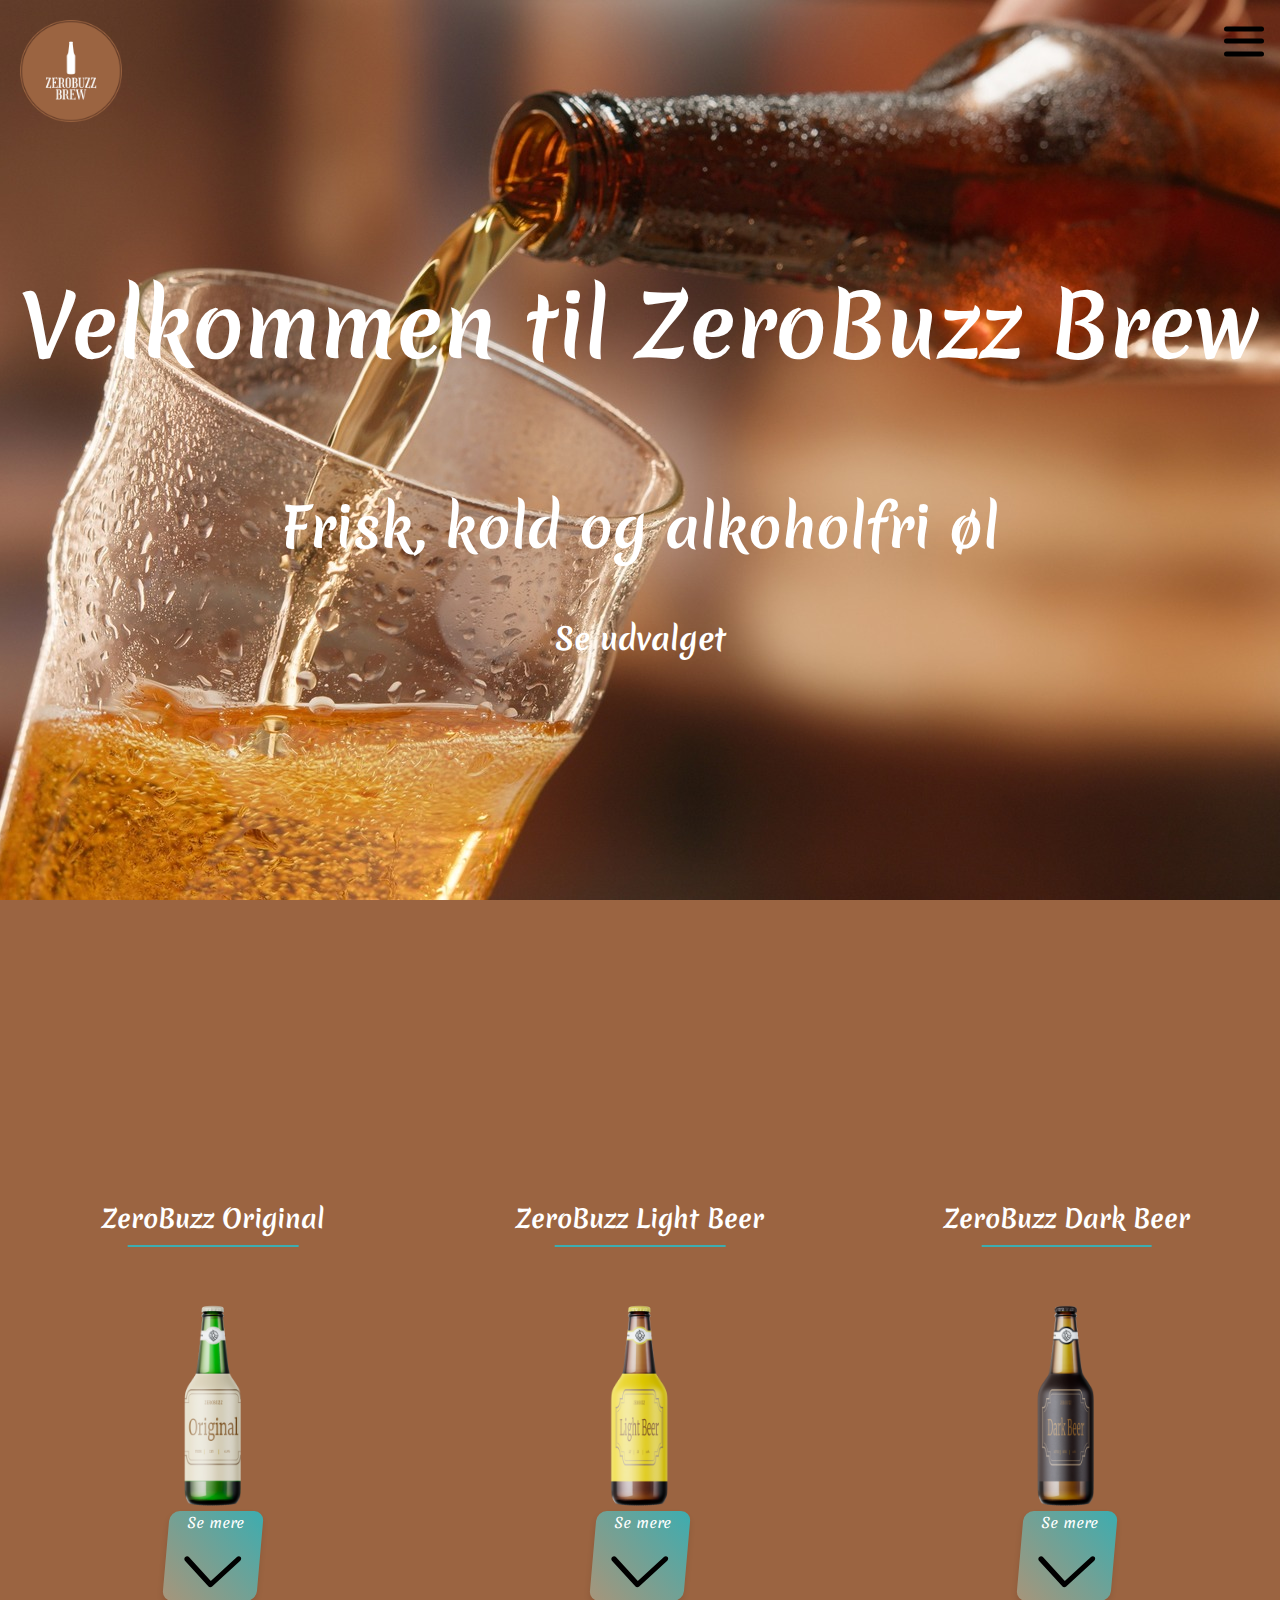
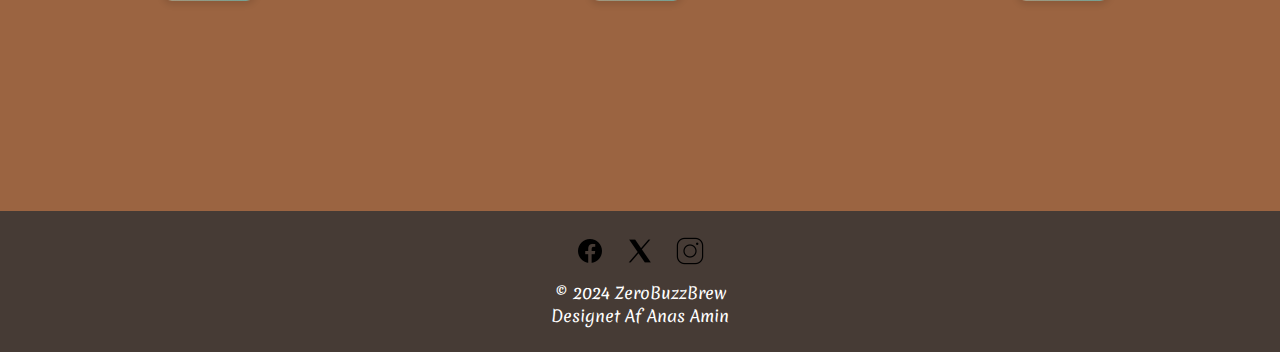
==== commit 76a677c9: "Original side færdig" ====
--- a/index.html
+++ b/index.html
@@ -12,8 +12,8 @@
 <body>
   <div class="off-screen-menu">
     <ul>
-      <li><a href="#">Hjem</a></li>
-      <li><a href="#">Original</a></li>
+      <li><a href="index.html">Hjem</a></li>
+      <li><a href="original.html">Original</a></li>
       <li><a href="#">Light Beer</a></li>
       <li><a href="#">Dark Beer</a></li>
       <li><a href="#">Kontakt</a></li>
--- a/styles.css
+++ b/styles.css
@@ -89,6 +89,7 @@
     top: 1rem;
     right: 1rem;
     z-index: 1000;
+
 }
 
 .ham-menu span {
@@ -101,19 +102,21 @@
     top: 50%;
     transform: translate(-50%, -50%);
     transition: .3s ease;
+    
 }
 
 .ham-menu span:nth-child(1) {
     top: 25%;
 }
 
-ham-menu span:nth-child(3) {
+.ham-menu span:nth-child(3) {
     top: 75%;
 }
 
 .ham-menu.active span {
     background-color: rgb(0, 0, 0);
     z-index: 3;
+    
 }
 
 .ham-menu.active span:nth-child(1) {
@@ -198,6 +201,7 @@
     color: #fff;
     padding: 25px 0;
     text-align: center;
+    margin-top: 100px;
 }
 
 .product-image {
@@ -345,55 +349,221 @@
     }
 }
 
-.beer-section {
-    background-color: #9B6441;
+
+/* Stil for den nye sektion med billede og tekst */
+.new-section {
+    display: flex;
+    align-items: center;
     padding: 50px 0;
 }
 
-.beer-container {
-    display: flex;
-    justify-content: center;
-    align-items: flex-start;
-    flex-wrap: nowrap; /* Sørger for at elementerne ikke brydes */
+.image-container {
+    flex: 1;
+    position: relative;
+    overflow: visible; /* Ændret til visible */
+}
+
+.image-container img {
+    max-width: 110%;
+    height: auto;
+    transition: transform 0.5s ease;
+    margin-top: -160px; /* Tilføjet negativ margin for at skubbe billedet opad */
+    margin-left: -30px; /* Juster denne værdi efter behov */
+
+}
+
+.image-container:hover img {
+    transform: rotate(5deg) scale(1.1);
+}
+
+/* Roter billedet tilbage til neutral position når ikke hoveret */
+.image-container img:not(:hover) {
+    transform: none;
+}
+
+.text-container {
+    flex: 1;
+    padding-left: 0px;
+    margin-top: -150px; /* Tilføj denne linje for at skubbe teksten lidt op */
+}
+
+.text-container h2 {
+    color: #000;
+    font-size: 24px;
+    margin-bottom: 10px;
+}
+
+.text-container p {
+    color: #ffffff;
+    font-size: 28px;
+    line-height: 1.8;
+    margin-right: 50px;
+}
+
+
+
+
+
+
+
+
+
+.icon-section {
+    background-color: #A8957A;
+    padding: 50px 0;
+    text-align: center;
+    margin-bottom: 500px;
+}
+
+.icon-container {
+    display: flex;
+    justify-content: space-around;
+    align-items: flex-start; /* Align items to the top */
+    flex-wrap: wrap;
     margin: 0 auto;
     max-width: 1200px;
-    font-family: 'Merienda', sans-serif;
-}
-
-.beer-image {
-    flex: 1 1 45%;
-    text-align: center;
-    font-family: 'Merienda', sans-serif;
-    overflow: hidden; /* Sikrer at billedet ikke bryder ud af containeren */
+}
+
+.icon-item {
+    flex: 1 1 30%;
+    margin: 20px;
+    text-align: center;
+    color: #fff;
+}
+
+.icon-item img {
+    max-width: 80px;
+    height: auto;
+    margin-bottom: 20px;
+}
+
+.icon-item h3 {
+    font-size: 1.5rem;
+    margin-bottom: 10px;
+    font-family: 'Merienda', sans-serif;
+    border-bottom: 2px solid #000; /* Add a border under h3 */
+    padding-bottom: 5px; /* Adjust the distance between the border and the text */
+}
+
+.icon-item p {
+    font-size: 1rem;
+    line-height: 1.5;
+    font-family: 'Merienda', sans-serif;
+}
+
+
+/* Circle styles */
+.circle {
     position: relative;
-}
-
-.beer-image img {
-    max-width: 110%;
-    height: auto;
-    border-radius: 10px; /* Fjern kant-radius, hvis du vil have det firkantet */
-    transition: transform 0.5s ease, box-shadow 0.5s ease; /* Tilføj overgangseffekt */
-}
-
-.beer-image:hover img {
-    transform: scale(1.2) rotate(3deg); /* Forstør og roter billedet */
-    box-shadow: 0 30px 60px rgba(0, 0, 0, 0.7); /* Tilføj dybere skyggeeffekt */
-}
-
-.beer-description {
-    flex: 1 1 45%;
-    color: #ffffff;
-    padding: 20px;
-    text-align: left; /* Justerer teksten til venstre */
-    margin-top: 50px;
-}
-
-.beer-description p {
-    font-size: 1.2rem;
+    width: 100px;
+    height: 100px;
+    background-color: #fff; /* Hvid baggrundsfarve */
+    border-radius: 50%; /* Gør formen cirkulær */
+    display: inline-block;
+    transition: transform 0.3s ease;
+    margin:  auto 20px;
+}
+
+.circle:hover {
+    transform: scale(1.1);
+}
+
+.circle img {
+    position: absolute;
+    top: 50%;
+    left: 50%;
+    transform: translate(-50%, -50%);
+    width: 70%;
+    height: 70%;
+    transition: opacity 0.3s ease;
+}
+
+.circle:hover img {
+    opacity: 0.8;
+}
+
+/*Review sektion*/
+
+/*Review sektion*/
+
+.review-section {
+    background-color: #9B6441;
+    padding: 20px 0; /* Juster paddingen for at skubbe sektionen tættere på dine ikoner */
+    margin-top: -450px; /* Juster marginen for at flytte sektionen opad */
+    overflow: hidden; /* Skjul indhold uden for containeren */
+}
+
+.review-box {
+    background-color: #A8957A; /* Baggrunds farve for din review boks */
+    border-radius: 10px; /* Afrundede kanter */
+    box-shadow: 0px 0px 20px rgba(0, 0, 0, 0.2); /* Skyggeeffekt */
+    padding: 20px; /* Juster boksens padding efter behov */
+    margin: 0 auto; /* Center review boksen på siden */
+    max-width: 600px; /* Sæt en maksimal bredde for boksen */
+    overflow: hidden; /* Skjul indhold uden for boksen */
+    transition: background-color 0.3s ease, box-shadow 0.3s ease, transform 0.3s ease; /* Glidende overgangseffekt for baggrundsfarve, skyggeeffekt og forskydning */
+}
+
+.review-box:hover {
+    background-color: #F9CDAD; /* Ændre baggrundsfarven ved hover */
+    box-shadow: 0px 0px 30px rgba(0, 0, 0, 0.4); /* Tilføj en ekstra skyggeeffekt ved hover */
+    transform: scale(1.02); /* Skalér lidt større ved hover */
+}
+
+.review-box:hover h3 {
+    color: #2C2C2C; /* Ændre overskriftens farve ved hover */
+}
+
+.review-box:hover p {
+    color: #4C4C4C; /* Ændre teksten farve ved hover */
+}
+
+.review-box:hover .stars {
+    color: #b6a234; /* Ændre farven på stjernerne ved hover */
+}
+
+
+
+.review-item {
+    flex: 1;
+    margin: 0 auto; /* Center align horizontally */
+    max-width: 600px; /* Set maximum width */
+    text-align: center;
+    display: none; /* Start with reviews hidden */
+    animation: slideIn 2s forwards; /* Apply slideIn animation */
+}
+
+.review-item.active {
+    display: block; /* Show active review */
+}
+
+.review-item h3 {
+    font-size: 1.5rem;
+    margin-bottom: 10px;
+    font-family: 'Merienda', sans-serif;
+}
+
+.review-item p {
+    font-size: 1rem;
     line-height: 1.5;
-}
-
-/* Tilføjet denne regel for at sikre 'Merienda' fonten anvendes */
-.beer-section, .beer-container, .beer-image, .beer-description, .beer-description p {
-    font-family: 'Merienda', sans-serif !important;
-}
+    font-family: 'Merienda', sans-serif;
+    margin-bottom: 20px;
+}
+
+.review-item p.stars {
+    font-size: 24px;
+}
+
+
+@keyframes slideIn {
+    from {
+        opacity: 0;
+        transform: translateX(-100%);
+    }
+    to {
+        opacity: 1;
+        transform: translateX(0);
+    }
+}
+
+
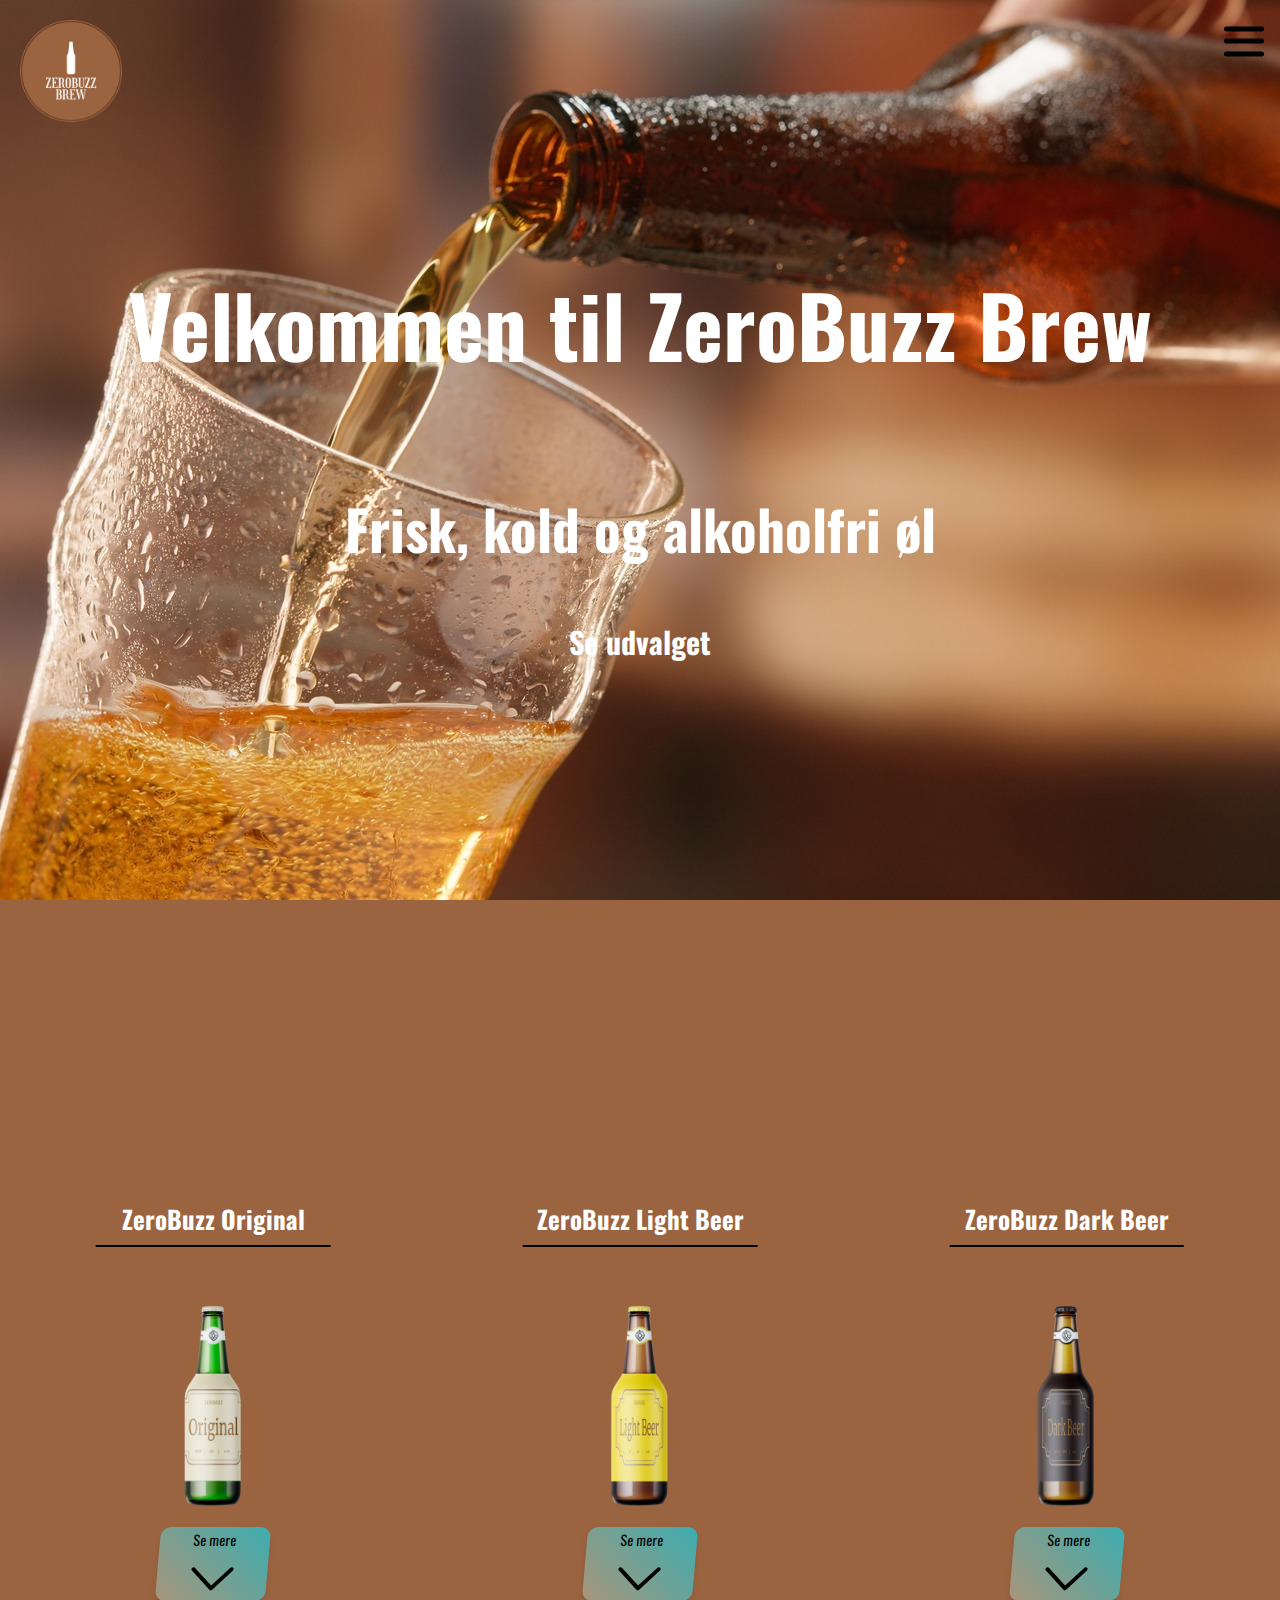
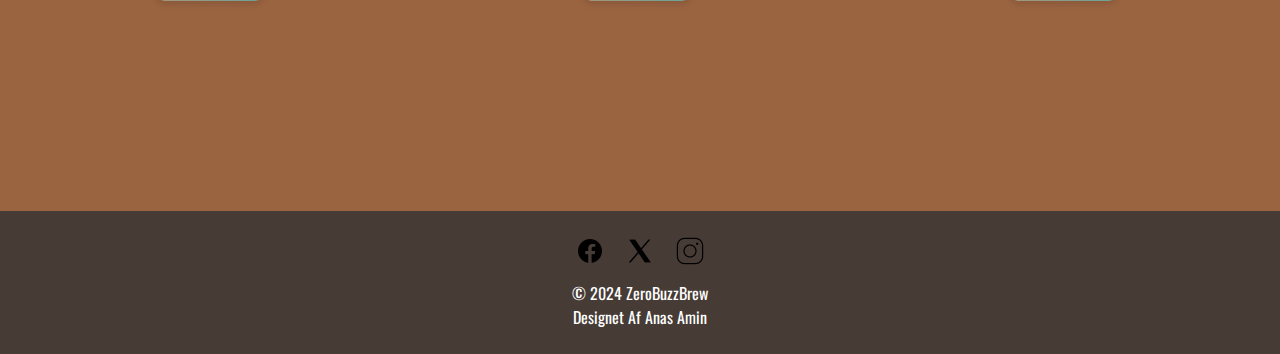
==== commit 7fa7f070: "Add files via upload" ====
--- a/index.html
+++ b/index.html
@@ -6,7 +6,7 @@
     <title>ZeroBuzz Brew</title>
     <link rel="stylesheet" href="styles.css">
     <!-- Tilføj linket til Google Fonts -->
-    <link rel="stylesheet" href="https://fonts.googleapis.com/css?family=Merienda">
+    <link rel="stylesheet" href="https://fonts.googleapis.com/css2?family=Oswald">
     
 </head>
 <body>
@@ -14,9 +14,9 @@
     <ul>
       <li><a href="index.html">Hjem</a></li>
       <li><a href="original.html">Original</a></li>
-      <li><a href="#">Light Beer</a></li>
-      <li><a href="#">Dark Beer</a></li>
-      <li><a href="#">Kontakt</a></li>
+      <li><a href="light.html">Light Beer</a></li>
+      <li><a href="dark.html">Dark Beer</a></li>
+      <li><a href="kontakt.html">Kontakt</a></li>
     </ul>
   </div>
 
@@ -28,12 +28,12 @@
     </div>
   </nav>
 <body>
-   
-    
+
+
 <!-- Hero Section -->
 <div class="hero">
     <div class="hero-content">
-        <a href="#" class="logo-link">
+        <a href="index.html" class="logo-link">
             <img src="images/logo5.png" alt="Logo" class="logo">
         </a>
         <h1>Velkommen til ZeroBuzz Brew</h1>
@@ -54,7 +54,7 @@
             <a href="original.html" target="_blank">
                 <img src="images/Original.png" alt="Image 1">
             </a>
-            <button>Se mere
+            <button><a href="original.html">Se mere</a>
                 <svg class="icon" xmlns="http://www.w3.org/2000/svg" viewBox="0 0 24 24">
                     <path d="M12 21c-0.256 0-0.512-0.098-0.707-0.293l-10-10c-0.39-0.39-0.39-1.024 0-1.414s1.024-0.39 1.414 0L12 18.586l9.293-9.293c0.39-0.39 1.024-0.39 1.414 0s0.39 1.024 0 1.414l-10 10c-0.195 0.195-0.451 0.293-0.707 0.293z"/>
                 </svg>
@@ -62,10 +62,10 @@
         </div>
         <div class="item">
             <h3>ZeroBuzz Light Beer</h3>
-            <a href="images/Light.png" target="_blank">
+            <a href="light.html" target="_blank">
                 <img src="images/Light.png" alt="Image 2">
             </a>
-            <button>Se mere
+            <button><a href="light.html">Se mere</a>
                 <svg class="icon" xmlns="http://www.w3.org/2000/svg" viewBox="0 0 24 24">
                     <path d="M12 21c-0.256 0-0.512-0.098-0.707-0.293l-10-10c-0.39-0.39-0.39-1.024 0-1.414s1.024-0.39 1.414 0L12 18.586l9.293-9.293c0.39-0.39 1.024-0.39 1.414 0s0.39 1.024 0 1.414l-10 10c-0.195 0.195-0.451 0.293-0.707 0.293z"/>
                 </svg>
@@ -73,16 +73,17 @@
         </div>
         <div class="item">
             <h3>ZeroBuzz Dark Beer</h3>
-            <a href="images/Dark.png" target="_blank">
+            <a href="dark.html" target="_blank">
                 <img src="images/Dark.png" alt="Image 3">
             </a>
-            <button>Se mere
+            <button><a href="dark.html">Se mere</a>
                 <svg class="icon" xmlns="http://www.w3.org/2000/svg" viewBox="0 0 24 24">
                     <path d="M12 21c-0.256 0-0.512-0.098-0.707-0.293l-10-10c-0.39-0.39-0.39-1.024 0-1.414s1.024-0.39 1.414 0L12 18.586l9.293-9.293c0.39-0.39 1.024-0.39 1.414 0s0.39 1.024 0 1.414l-10 10c-0.195 0.195-0.451 0.293-0.707 0.293z"/>
                 </svg>
             </button>
         </div>
     </div>
+    
     <!-- Resten af dit indhold her -->
 </body>
 
--- a/styles.css
+++ b/styles.css
@@ -3,7 +3,7 @@
     margin: 0;
     padding: 0;
     box-sizing: border-box;
-    font-family: 'Merienda', sans-serif;
+    font-family: 'Oswald', sans-serif;
 }
 
 /* off-screen-menu */
@@ -62,22 +62,22 @@
 
 a {
     color: rgb(0, 0, 0);
-    font-family: 'Merienda', sans-serif;
+    font-family: 'Oswald', sans-serif;
 }
 
 a:visited {
     color: rgb(0, 0, 0);
-    font-family: 'Merienda', sans-serif;
+    font-family: 'Oswald', sans-serif;
 }
 
 a:hover {
     color: #3CADB0;
-    font-family: 'Merienda', sans-serif;
+    font-family: 'Oswald', sans-serif;
 }
 
 body {
     background-color: #9B6441;
-    font-family: 'Merienda', sans-serif;
+    font-family: 'Oswald', sans-serif;
 }
 
 /* hamburger menu */
@@ -185,7 +185,7 @@
 
 .hero-content h3 a:hover {
     color: #3CADB0;
-    font-family: 'Merienda', sans-serif;
+    font-family: 'Oswald', sans-serif;
 }
 
 h3 {
@@ -256,9 +256,9 @@
     left: 50%;
     transform: translateX(-50%);
     bottom: -10px;
-    width: 40%;
+    width: 55%;
     height: 2px;
-    background-color: #3CADB0;
+    background-color: #000000;
 }
 
 .item:hover img {
@@ -272,7 +272,7 @@
     transform: translateX(-50%);
     background: linear-gradient(45deg, #A8957A, #3CADB0);
     color: white;
-    padding: 0.1rem 1rem; /* Mindre padding */
+    padding: 0.1rem 2rem; /* Mindre padding */
     border: none;
     cursor: pointer;
     border-radius: 0.625rem;
@@ -315,39 +315,6 @@
     margin-left: 10px;
 }
 
-/* Medieforespørgsler for forskellige enheder */
-@media only screen and (max-width: 768px) {
-    .gallery {
-        display: grid;
-    }
-    .logo {
-        max-width: 80%;
-        height: auto;
-        margin-right: 10px;
-        position: relative;
-        z-index: -5;
-    }
-    .hero {
-        width: 100%;
-        height: 100vh;
-        background: url('') no-repeat center center/cover;
-        position: relative;
-        display: flex;
-        justify-content: center;
-        align-items: center;
-    }
-    h1 {
-        font-size: 30px;
-        display: none;
-    }
-    h2 {
-        font-size: 25px;
-    }
-    .hero-content h3 a {
-        font-size: 20px;
-        color: rgb(255, 255, 255);
-    }
-}
 
 
 /* Stil for den nye sektion med billede og tekst */
@@ -373,7 +340,7 @@
 }
 
 .image-container:hover img {
-    transform: rotate(5deg) scale(1.1);
+    transform: rotate(10deg) scale(1.1);
 }
 
 /* Roter billedet tilbage til neutral position når ikke hoveret */
@@ -440,7 +407,7 @@
 .icon-item h3 {
     font-size: 1.5rem;
     margin-bottom: 10px;
-    font-family: 'Merienda', sans-serif;
+    font-family: 'Oswald', sans-serif;
     border-bottom: 2px solid #000; /* Add a border under h3 */
     padding-bottom: 5px; /* Adjust the distance between the border and the text */
 }
@@ -448,7 +415,7 @@
 .icon-item p {
     font-size: 1rem;
     line-height: 1.5;
-    font-family: 'Merienda', sans-serif;
+    font-family: 'Oswald', sans-serif;
 }
 
 
@@ -493,6 +460,14 @@
     overflow: hidden; /* Skjul indhold uden for containeren */
 }
 
+.review-section h2 {
+    text-align: center;
+    font-size: 2.5rem;
+    color: #fff;
+    margin-bottom: 100px; /* Juster margin-bottom for mere afstand */
+    font-family: 'Oswald', sans-serif;
+}
+
 .review-box {
     background-color: #A8957A; /* Baggrunds farve for din review boks */
     border-radius: 10px; /* Afrundede kanter */
@@ -540,13 +515,13 @@
 .review-item h3 {
     font-size: 1.5rem;
     margin-bottom: 10px;
-    font-family: 'Merienda', sans-serif;
+    font-family: 'Oswald', sans-serif;
 }
 
 .review-item p {
     font-size: 1rem;
     line-height: 1.5;
-    font-family: 'Merienda', sans-serif;
+    font-family: 'Oswald', sans-serif;
     margin-bottom: 20px;
 }
 
@@ -567,3 +542,97 @@
 }
 
 
+
+/* Medieforespørgsler for forskellige enheder */
+@media only screen and (max-width: 768px) {
+    .gallery {
+        display: grid; 
+    
+    }
+    .logo {
+        max-width: 80%;
+        height: auto;
+        margin-right: 10px;
+        position: relative;
+        z-index: -5;
+    }
+    .hero {
+        width: 100%;
+        height: 100vh;
+        background: url('') no-repeat center center/cover;
+        position: relative;
+        display: flex;
+        justify-content: center;
+        align-items: center;
+    }
+    .hero-content h1 {
+        font-size: 30px;
+        display: none;
+    }
+    h2 {
+        font-size: 25px;
+    }
+    .hero-content h3 a {
+        font-size: 20px;
+        color: rgb(255, 255, 255)
+        
+
+    }
+    .item button {
+        background: linear-gradient(45deg, #A8957A, #3CADB0);
+        color: white;
+        padding: 0.5px 20px; /* Mindre padding */
+        font-size: 0.875rem; /* Mindre font-størrelse */
+        margin-bottom: -30px;
+        
+        
+
+
+    }
+    .item {
+      margin-bottom: 300px;
+    }
+    
+    .text-container p {
+        font-size: 20px;
+        text-align: center;
+        margin-left: 50px;
+    }
+    
+    .image-container {
+        flex: 1;
+        position: relative;
+        overflow: visible; /* Ændret til visible */
+        margin-bottom: 150px;
+
+    }
+    .new-section {
+        display: grid;
+    }
+    .container h1 {
+        font-size: 50px;
+    }
+.icon-container {
+    display: grid;
+}
+.review-box {
+    background-color: #A8957A; /* Baggrunds farve for din review boks */
+    border-radius: 10px; /* Afrundede kanter */
+    box-shadow: 0px 0px 20px rgba(0, 0, 0, 0.2); /* Skyggeeffekt */
+    padding: 20px; /* Juster boksens padding efter behov */
+    margin: 0 auto; /* Center review boksen på siden */
+    max-width: 350px; /* Sæt en maksimal bredde for boksen */
+    overflow: hidden; /* Skjul indhold uden for boksen */
+    transition: background-color 0.3s ease, box-shadow 0.3s ease, transform 0.3s ease; /* Glidende overgangseffekt for baggrundsfarve, skyggeeffekt og forskydning */
+}
+.review-section h2 {
+    font-size: 30px;
+}
+
+
+    
+    
+    
+}
+
+
